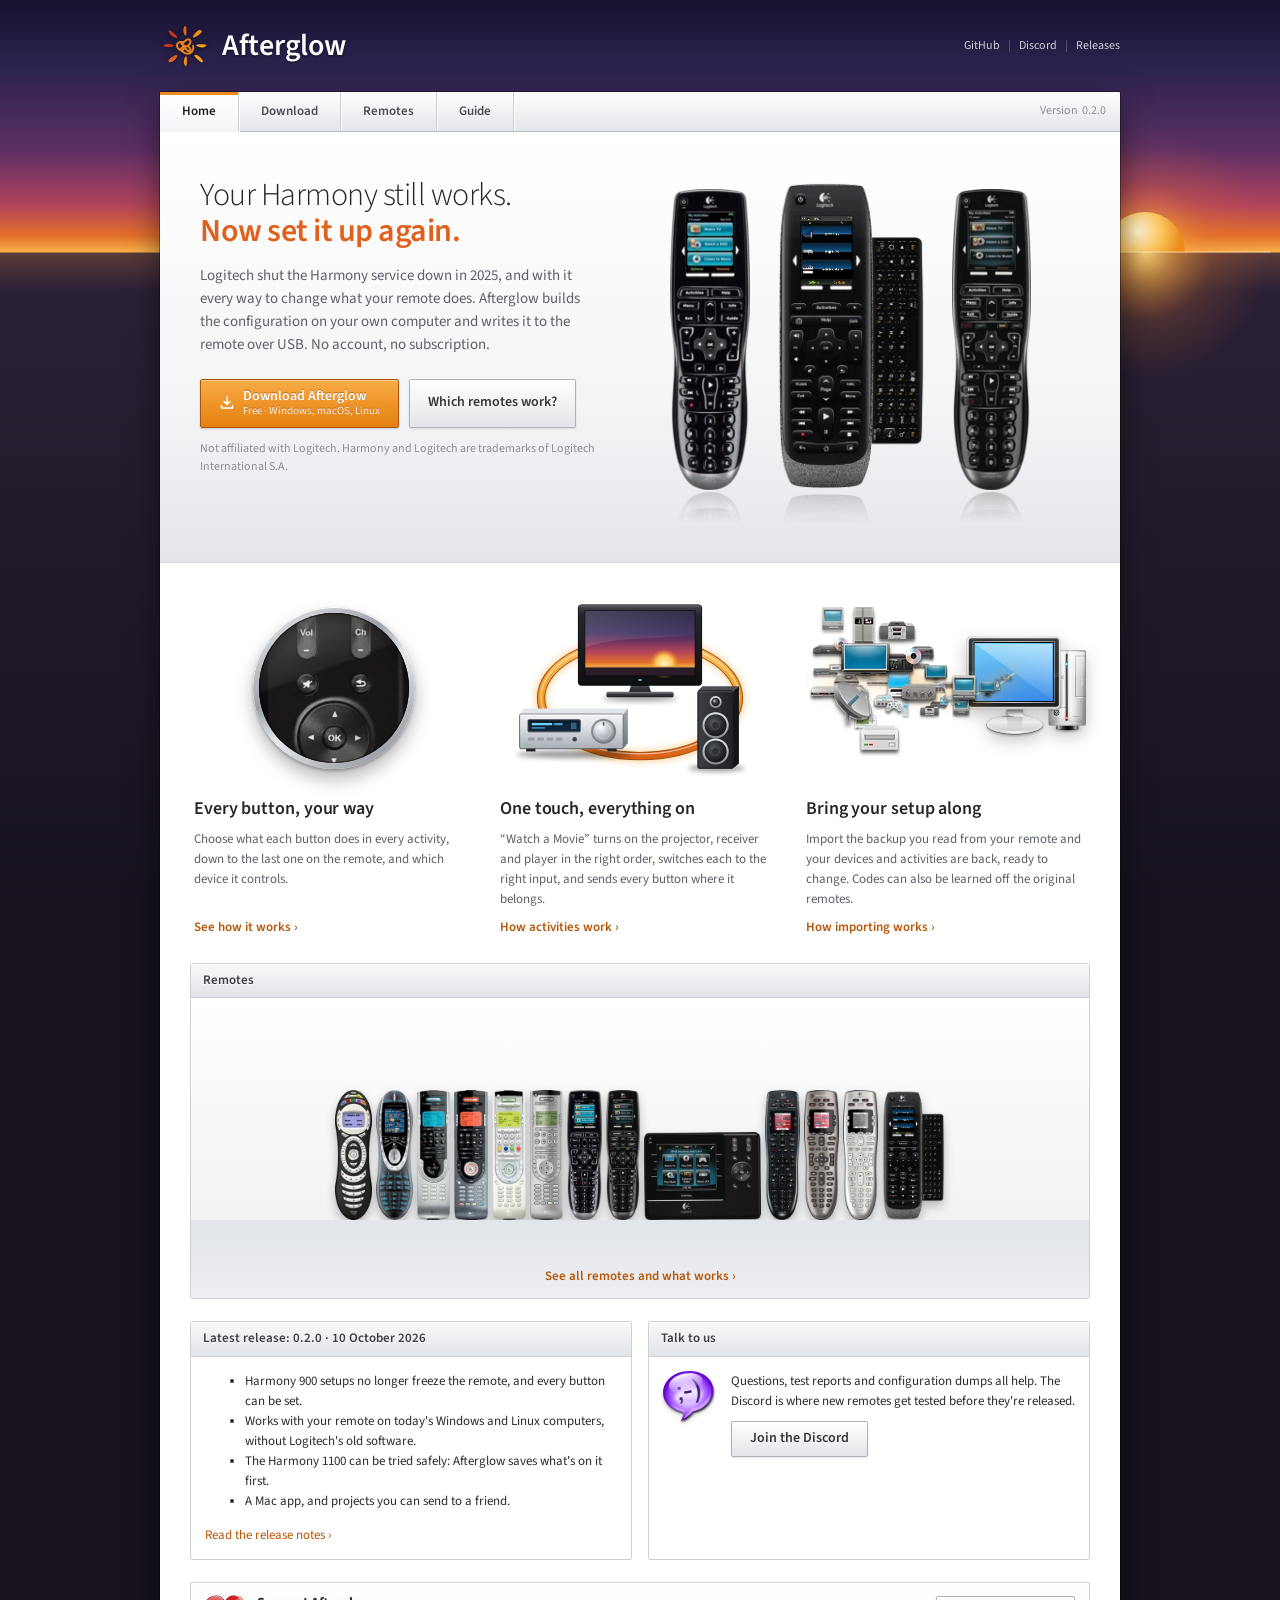
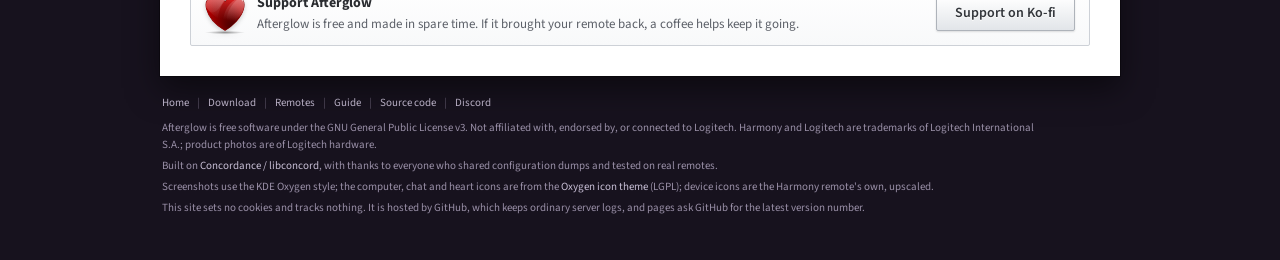
==== index.html @ 203ac778 "Docks: slide smoothly between remotes, and label the remote actually drawn under the pointer" ====
<!doctype html>
<html lang="en">
<head>
<meta charset="utf-8">
<meta name="viewport" content="width=device-width, initial-scale=1, viewport-fit=cover">
<title>Afterglow – Set up your Logitech Harmony remote again</title>
<meta name="description" content="Logitech shut Harmony down in 2025. Afterglow is a free, open-source replacement for MyHarmony and the Harmony Remote Software: set up your Harmony remote again, over USB.">
<meta property="og:type" content="website">
<meta property="og:site_name" content="Afterglow">
<meta property="og:title" content="Afterglow – Set up your Logitech Harmony remote again">
<meta property="og:description" content="Logitech shut Harmony down in 2025. Afterglow is a free, open-source replacement for MyHarmony and the Harmony Remote Software: set up your Harmony remote again, over USB.">
<meta property="og:url" content="https://harmonic-afterglow.github.io/">
<meta property="og:image" content="https://harmonic-afterglow.github.io/img/preview.jpg">
<meta property="og:image:width" content="1200">
<meta property="og:image:height" content="630">
<meta property="og:image:alt" content="Afterglow: Your Harmony still works. Now set it up again.">
<meta name="twitter:card" content="summary_large_image">
<meta name="theme-color" content="#2c2350">
<link rel="canonical" href="https://harmonic-afterglow.github.io/">
<link rel="icon" href="img/afterglow-icon.svg" type="image/svg+xml">
<link rel="icon" href="img/afterglow-icon-192.png" type="image/png" sizes="192x192">
<link rel="apple-touch-icon" href="img/apple-touch-icon.png">
<link rel="preload" href="fonts/source-sans-3-latin.woff2" as="font" type="font/woff2" crossorigin>
<link rel="stylesheet" href="css/fonts.css?v=b1ec3b3e4f">
<link rel="stylesheet" href="css/site.css?v=a94f8fea1a">
<script>
  /* 'js' lets the CSS show script-driven parts from the first paint. The page itself stays
     unpainted until its font is in and its scripts have run (a moment with the font preload
     above; never more than 0.8 s), so nothing reflows or rearranges in front of the visitor.
     This sits after the stylesheets on purpose: by then the font is declared, so asking for
     it really waits for it. */
  (function (root) {
    root.classList.add('js', 'fonts-wait');
    var waiting = 2;
    var done = function () { if (--waiting <= 0) root.classList.remove('fonts-wait'); };
    if (document.fonts && document.fonts.load) document.fonts.load('16px "Source Sans 3"').then(done, done);
    else done();
    document.addEventListener('DOMContentLoaded', done);
    setTimeout(function () { root.classList.remove('fonts-wait'); }, 800);
  }(document.documentElement));
</script>
<script type="application/ld+json">
{
 "@context": "https://schema.org",
 "@graph": [
  {
   "@type": "WebSite",
   "@id": "https://harmonic-afterglow.github.io/#site",
   "url": "https://harmonic-afterglow.github.io/",
   "name": "Afterglow",
   "inLanguage": "en"
  },
  {
   "@type": "SoftwareApplication",
   "name": "Afterglow",
   "url": "https://harmonic-afterglow.github.io/",
   "description": "Free, open-source software that sets up Logitech Harmony universal remotes again after Logitech shut the Harmony service down: devices, activities and buttons, written to the remote over USB.",
   "applicationCategory": "UtilitiesApplication",
   "operatingSystem": "Windows, macOS, Linux",
   "downloadUrl": "https://harmonic-afterglow.github.io/download.html",
   "license": "https://www.gnu.org/licenses/gpl-3.0.html",
   "isAccessibleForFree": true,
   "offers": {
    "@type": "Offer",
    "price": "0",
    "priceCurrency": "USD"
   },
   "image": "https://harmonic-afterglow.github.io/img/preview.jpg",
   "sameAs": [
    "https://github.com/harmonic-afterglow/afterglow"
   ]
  }
 ]
}
</script>
</head>
<body>
<a class="skip" href="#main">Skip to content</a>

<div class="site">
  <img class="sun" src="img/sun.svg" alt="">

  <header class="masthead">
    <a class="brand" href="index.html">
      <img src="img/afterglow-icon.svg" alt="">
      <span class="brand-name">Afterglow</span>
    </a>
    <ul class="utility">
      <li><a href="https://github.com/harmonic-afterglow/afterglow">GitHub</a></li>
      <li><a href="https://discord.gg/GEUdc2FfRH">Discord</a></li>
      <li><a href="https://github.com/harmonic-afterglow/afterglow/releases">Releases</a></li>
    </ul>
  </header>

  <div class="panel">
    <nav aria-label="Sections">
      <ul class="tabs">
        <li><a href="index.html" aria-current="page">Home</a></li>
        <li><a href="download.html">Download</a></li>
        <li><a href="remotes.html">Remotes</a></li>
        <li><a href="guide.html">Guide</a></li>
        <li class="tabs-end">Version <span data-rel="version">0.2.0</span></li>
      </ul>
    </nav>

    <main id="main">
      <section class="hero">
        <div class="hero-copy">
          <h1>Your Harmony still works.<br><em>Now set it up again.</em></h1>
          <p>Logitech shut the Harmony service down in 2025, and with it every way to change
            what your remote does. Afterglow builds the configuration on your own computer and
            writes it to the remote over USB. No account, no subscription.</p>
          <div class="actions">
            <a class="btn" href="download.html">
              <img class="icon" src="img/icons/download.svg" alt="">
              <span>Download Afterglow<small>Free · Windows, macOS, Linux</small></span>
            </a>
            <a class="btn btn-plain" href="remotes.html">Which remotes work?</a>
          </div>
          <p class="fine">Not affiliated with Logitech. Harmony and Logitech are trademarks of Logitech International S.A.</p>
        </div>

        <div class="lineup" aria-hidden="true">
          <figure>
            <img src="img/remotes/harmony-one-h320.webp" srcset="img/remotes/harmony-one-h320.webp 1x, img/remotes/harmony-one-h640.webp 2x, img/remotes/harmony-one-h960.webp 3x" width="80" height="300" alt="">
            <img class="reflect" src="img/remotes/harmony-one-h320.webp" srcset="img/remotes/harmony-one-h320.webp 1x, img/remotes/harmony-one-h640.webp 2x, img/remotes/harmony-one-h960.webp 3x" width="80" alt="">
          </figure>
          <figure class="hide-phone">
            <img src="img/remotes/harmony-800-h320.webp" srcset="img/remotes/harmony-800-h320.webp 1x, img/remotes/harmony-800-h640.webp 2x, img/remotes/harmony-800-h960.webp 3x" width="150" height="310" alt="">
            <img class="reflect" src="img/remotes/harmony-800-h320.webp" srcset="img/remotes/harmony-800-h320.webp 1x, img/remotes/harmony-800-h640.webp 2x, img/remotes/harmony-800-h960.webp 3x" width="150" alt="">
          </figure>
          <figure>
            <img src="img/remotes/harmony-900-h320.webp" srcset="img/remotes/harmony-900-h320.webp 1x, img/remotes/harmony-900-h640.webp 2x, img/remotes/harmony-900-h960.webp 3x" width="79" height="300" alt="">
            <img class="reflect" src="img/remotes/harmony-900-h320.webp" srcset="img/remotes/harmony-900-h320.webp 1x, img/remotes/harmony-900-h640.webp 2x, img/remotes/harmony-900-h960.webp 3x" width="79" alt="">
          </figure>
        </div>
      </section>

      <div class="content">
        <div class="features">
          <section class="feature-card">
            <div class="feature-art">
              <span class="lens"><img src="img/features/buttons-1x.webp" srcset="img/features/buttons-1x.webp 1x, img/features/buttons-2x.webp 2x, img/features/buttons-3x.webp 3x" width="150" height="150" alt="Close-up of the buttons on a Harmony 1100"></span>
            </div>
            <h2>Every button, your way</h2>
            <p>Choose what each button does in every activity, down to the last one on the
              remote, and which device it controls.</p>
            <a href="guide.html#activities">See how it works ›</a>
          </section>
          <section class="feature-card">
            <div class="feature-art">
              <img src="img/features/activity-loop.svg" width="300" height="190" alt="A TV, a receiver and a speaker joined in one loop">
            </div>
            <h2>One touch, everything on</h2>
            <p>“Watch a Movie” turns on the projector, receiver and player in the right order,
              switches each to the right input, and sends every button where it belongs.</p>
            <a href="guide.html#activities">How activities work ›</a>
          </section>
          <section class="feature-card">
            <div class="feature-art">
              <div class="flow">
                <img class="flow-pc" src="img/features/oxygen-computer.svg" width="120" height="120" alt="">
                <img class="flow-icons" src="img/features/import-1x.webp" srcset="img/features/import-1x.webp 1x, img/features/import-2x.webp 2x, img/features/import-3x.webp 3x" width="280" height="190" alt="Device icons streaming into a computer">
              </div>
            </div>
            <h2>Bring your setup along</h2>
            <p>Import the backup you read from your remote and your devices and activities are
              back, ready to change. Codes can also be learned off the original remotes.</p>
            <a href="guide.html#import">How importing works ›</a>
          </section>
        </div>

        <section class="box">
          <h2>Remotes</h2>
          <div class="mini-stage">
            <ul class="mini-dock">
              <li><a class="mini-item" href="remotes.html#harmony-688" style="--h: 130px">
                <img width="91" height="320" src="img/remotes/harmony-688-h320.webp" srcset="img/remotes/harmony-688-h320.webp 1x, img/remotes/harmony-688-h640.webp 2x, img/remotes/harmony-688-h960.webp 3x" alt="Harmony 688">
                <span class="dock-label" aria-hidden="true"><strong>Harmony 688</strong> <span class="status status-test">Testing</span></span>
                <span class="mini-name">Harmony 688</span>
              </a></li>
              <li><a class="mini-item" href="remotes.html#harmony-880" style="--h: 130px">
                <img width="91" height="320" src="img/remotes/harmony-880-h320.webp" srcset="img/remotes/harmony-880-h320.webp 1x, img/remotes/harmony-880-h640.webp 2x, img/remotes/harmony-880-h960.webp 3x" alt="Harmony 880">
                <span class="dock-label" aria-hidden="true"><strong>Harmony 880</strong> <span class="status status-plan">Planned</span></span>
                <span class="mini-name">Harmony 880</span>
              </a></li>
              <li><a class="mini-item" href="remotes.html#harmony-520" style="--h: 130px">
                <img width="82" height="320" src="img/remotes/harmony-520-h320.webp" srcset="img/remotes/harmony-520-h320.webp 1x, img/remotes/harmony-520-h640.webp 2x" alt="Harmony 520 / 525 / 522">
                <span class="dock-label" aria-hidden="true"><strong>Harmony 520 / 525 / 522</strong> <span class="status status-test">Testing</span></span>
                <span class="mini-name">Harmony 520 / 525 / 522</span>
              </a></li>
              <li><a class="mini-item" href="remotes.html#harmony-555" style="--h: 130px">
                <img width="83" height="320" src="img/remotes/harmony-555-h320.webp" srcset="img/remotes/harmony-555-h320.webp 1x, img/remotes/harmony-555-h640.webp 2x, img/remotes/harmony-555-h960.webp 3x" alt="Harmony 550 / 555 / 552">
                <span class="dock-label" aria-hidden="true"><strong>Harmony 550 / 555 / 552</strong> <span class="status status-test">Testing</span></span>
                <span class="mini-name">Harmony 550 / 555 / 552</span>
              </a></li>
              <li><a class="mini-item" href="remotes.html#harmony-xbox360" style="--h: 130px">
                <img width="85" height="320" src="img/remotes/harmony-xbox360-h320.webp" srcset="img/remotes/harmony-xbox360-h320.webp 1x, img/remotes/harmony-xbox360-h640.webp 2x, img/remotes/harmony-xbox360-h960.webp 3x" alt="Harmony for Xbox 360">
                <span class="dock-label" aria-hidden="true"><strong>Harmony for Xbox 360</strong> <span class="status status-test">Testing</span></span>
                <span class="mini-name">Harmony for Xbox 360</span>
              </a></li>
              <li><a class="mini-item" href="remotes.html#harmony-510" style="--h: 130px">
                <img width="81" height="320" src="img/remotes/harmony-510-h320.webp" srcset="img/remotes/harmony-510-h320.webp 1x, img/remotes/harmony-510-h640.webp 2x" alt="Harmony 510 / 515">
                <span class="dock-label" aria-hidden="true"><strong>Harmony 510 / 515</strong> <span class="status status-test">Testing</span></span>
                <span class="mini-name">Harmony 510 / 515</span>
              </a></li>
              <li><a class="mini-item" href="remotes.html#harmony-one" style="--h: 130px">
                <img width="85" height="320" src="img/remotes/harmony-one-h320.webp" srcset="img/remotes/harmony-one-h320.webp 1x, img/remotes/harmony-one-h640.webp 2x, img/remotes/harmony-one-h960.webp 3x" alt="Harmony One / One+">
                <span class="dock-label" aria-hidden="true"><strong>Harmony One / One+</strong> <span class="status status-warn">Experimental</span> <span class="status status-beta">Beta</span></span>
                <span class="mini-name">Harmony One / One+</span>
              </a></li>
              <li><a class="mini-item" href="remotes.html#harmony-900" style="--h: 130px">
                <img width="84" height="320" src="img/remotes/harmony-900-h320.webp" srcset="img/remotes/harmony-900-h320.webp 1x, img/remotes/harmony-900-h640.webp 2x, img/remotes/harmony-900-h960.webp 3x" alt="Harmony 900">
                <span class="dock-label" aria-hidden="true"><strong>Harmony 900</strong> <span class="status status-ok">Supported</span></span>
                <span class="mini-name">Harmony 900</span>
              </a></li>
              <li><a class="mini-item" href="remotes.html#harmony-1100" style="--h: 88px">
                <img width="320" height="240" src="img/remotes/harmony-1100-w320.webp" srcset="img/remotes/harmony-1100-w320.webp 1x, img/remotes/harmony-1100-w640.webp 2x, img/remotes/harmony-1100-w960.webp 3x" alt="Harmony 1100">
                <span class="dock-label" aria-hidden="true"><strong>Harmony 1100</strong> <span class="status status-warn">Experimental</span></span>
                <span class="mini-name">Harmony 1100</span>
              </a></li>
              <li><a class="mini-item" href="remotes.html#harmony-700" style="--h: 130px">
                <img width="87" height="320" src="img/remotes/harmony-700-h320.webp" srcset="img/remotes/harmony-700-h320.webp 1x, img/remotes/harmony-700-h640.webp 2x, img/remotes/harmony-700-h960.webp 3x" alt="Harmony 700">
                <span class="dock-label" aria-hidden="true"><strong>Harmony 700</strong> <span class="status status-warn">Experimental</span> <span class="status status-beta">Beta</span></span>
                <span class="mini-name">Harmony 700</span>
              </a></li>
              <li><a class="mini-item" href="remotes.html#harmony-650" style="--h: 130px">
                <img width="86" height="320" src="img/remotes/harmony-650-h320.webp" srcset="img/remotes/harmony-650-h320.webp 1x, img/remotes/harmony-650-h640.webp 2x, img/remotes/harmony-650-h960.webp 3x" alt="Harmony 650 / 665">
                <span class="dock-label" aria-hidden="true"><strong>Harmony 650 / 665</strong> <span class="status status-warn">Experimental</span> <span class="status status-beta">Beta</span></span>
                <span class="mini-name">Harmony 650 / 665</span>
              </a></li>
              <li><a class="mini-item" href="remotes.html#harmony-600" style="--h: 130px">
                <img width="86" height="320" src="img/remotes/harmony-600-h320.webp" srcset="img/remotes/harmony-600-h320.webp 1x, img/remotes/harmony-600-h640.webp 2x, img/remotes/harmony-600-h960.webp 3x" alt="Harmony 600">
                <span class="dock-label" aria-hidden="true"><strong>Harmony 600</strong> <span class="status status-warn">Experimental</span> <span class="status status-beta">Beta</span></span>
                <span class="mini-name">Harmony 600</span>
              </a></li>
              <li><a class="mini-item" href="remotes.html#harmony-800" style="--h: 130px">
                <img width="155" height="320" src="img/remotes/harmony-800-h320.webp" srcset="img/remotes/harmony-800-h320.webp 1x, img/remotes/harmony-800-h640.webp 2x, img/remotes/harmony-800-h960.webp 3x" alt="Harmony 800">
                <span class="dock-label" aria-hidden="true"><strong>Harmony 800</strong> <span class="status status-warn">Experimental</span> <span class="status status-beta">Beta</span></span>
                <span class="mini-name">Harmony 800</span>
              </a></li>
            </ul>
            <p class="mini-hint"><a href="remotes.html">See all remotes and what works ›</a></p>
          </div>
        </section>

        <div class="grid-2">
          <section class="box">
            <h2>Latest release: <span data-rel="version">0.2.0</span> · <span data-rel="date">10 October 2026</span></h2>
            <div class="box-body">
              <ul data-rel-notes="v0.2.0">
                <li>Harmony 900 setups no longer freeze the remote, and every button can be set.</li>
                <li>Works with your remote on today's Windows and Linux computers, without Logitech's old software.</li>
                <li>The Harmony 1100 can be tried safely: Afterglow saves what's on it first.</li>
                <li>A Mac app, and projects you can send to a friend.</li>
              </ul>
              <p><a data-rel="notes" href="https://github.com/harmonic-afterglow/afterglow/releases/tag/v0.2.0">Read the release notes ›</a></p>
            </div>
          </section>
          <section class="box">
            <h2>Talk to us</h2>
            <div class="box-body feature">
              <img class="art-icon" src="img/icons/oxygen-chat.svg" alt="">
              <div>
                <p>Questions, test reports and configuration dumps all help. The Discord is where
                  new remotes get tested before they're released.</p>
                <p><a class="btn btn-plain" href="https://discord.gg/GEUdc2FfRH">Join the Discord</a></p>
              </div>
            </div>
          </section>
        </div>

        <div class="strips">
          <section class="box strip">
            <img class="art-icon" src="img/icons/oxygen-heart.svg" alt="">
            <p><strong>Support Afterglow</strong> Afterglow is free and made in spare time. If it brought your remote back, a coffee helps keep it going.</p>
            <a class="btn btn-plain" href="https://ko-fi.com/uguuuu">Support on Ko-fi</a>
          </section>
        </div>
      </div>
    </main>
  </div>
</div>

<footer class="footer">
  <ul>
    <li><a href="index.html">Home</a></li>
    <li><a href="download.html">Download</a></li>
    <li><a href="remotes.html">Remotes</a></li>
    <li><a href="guide.html">Guide</a></li>
    <li><a href="https://github.com/harmonic-afterglow/afterglow">Source code</a></li>
    <li><a href="https://discord.gg/GEUdc2FfRH">Discord</a></li>
  </ul>
  <p>Afterglow is free software under the GNU General Public License v3. Not affiliated with, endorsed by, or connected to Logitech.
    Harmony and Logitech are trademarks of Logitech International S.A.; product photos are of Logitech hardware.</p>
  <p>Built on <a href="https://github.com/jaymzh/concordance">Concordance / libconcord</a>, with thanks to everyone who shared configuration dumps and tested on real remotes.</p>
  <p>Screenshots use the KDE Oxygen style; the computer, chat and heart icons are from the <a href="https://invent.kde.org/frameworks/oxygen-icons">Oxygen icon theme</a> (LGPL); device icons are the Harmony remote's own, upscaled.</p>
  <p>This site sets no cookies and tracks nothing. It is hosted by GitHub, which keeps ordinary server logs, and pages ask GitHub for the latest version number.</p>
</footer>
<script src="js/releases.js?v=2af3d71e98"></script>
<script src="js/dockpan.js?v=6278d860b4"></script>
<script src="js/minidock.js?v=ff3b0bf1ad"></script>
</body>
</html>
---- css/fonts.css ----
/* Source Sans 3 (SIL Open Font License 1.1, see fonts/OFL.txt), hosted here so visitors'
   browsers never contact Google. It is a variable font: one file per character set covers
   every weight, so each set is declared once with a weight range - declared per weight, the
   browser loads the same file as four separate fonts and swaps them in one at a time.
   font-display: block plus the preload and the font wait in each page's head means text is
   laid out once, in the right font. */
@font-face {
  font-family: 'Source Sans 3';
  font-style: normal;
  font-weight: 300 700;
  font-display: block;
  src: url(../fonts/source-sans-3-latin-ext.woff2) format('woff2');
  unicode-range: U+0100-02BA, U+02BD-02C5, U+02C7-02CC, U+02CE-02D7, U+02DD-02FF, U+0304, U+0308, U+0329, U+1D00-1DBF, U+1E00-1E9F, U+1EF2-1EFF, U+2020, U+20A0-20AB, U+20AD-20C4, U+2113, U+2C60-2C7F, U+A720-A7FF;
}
@font-face {
  font-family: 'Source Sans 3';
  font-style: normal;
  font-weight: 300 700;
  font-display: block;
  src: url(../fonts/source-sans-3-latin.woff2) format('woff2');
  unicode-range: U+0000-00FF, U+0131, U+0152-0153, U+02BB-02BC, U+02C6, U+02DA, U+02DC, U+0304, U+0308, U+0329, U+2000-206F, U+20AC, U+2122, U+2191, U+2193, U+2212, U+2215, U+FEFF, U+FFFD;
}
---- css/site.css ----
/* Afterglow - site styles.
   Look: a 2008-2010 product site (Logitech / Nintendo of that era). Soft vertical gradients,
   1px highlight lines, near-square corners, a fixed 960px page on a sunset.
   Every UI surface is CSS or inline SVG; only remote photos are bitmaps. */

:root {
  --sky-0: #15122d;
  --sky-1: #2c2350;
  --sky-2: #5c2f64;
  --sky-3: #b0435c;
  --sky-4: #e2702a;
  --sky-5: #f7b14a;
  --dusk: #2a2034;
  --dusk-deep: #17121e;

  --panel: #ffffff;
  --ink: #2a2c30;
  --ink-soft: #5c6068;
  --ink-faint: #8a8e96;
  --rule: #d4d7dc;
  --rule-soft: #e7e9ec;
  --strip-top: #f8f9fa;
  --strip-bot: #e1e4e8;

  --sun-1: #f2a31b;
  --sun-2: #ec8a1c;
  --sun-3: #e0611d;
  --link: #b65809;
  --link-hover: #d66c10;

  --ok: #3e8f2f;
  --warn: #c07a0b;
  --dev: #2f6fb0;
  --plan: #7d828a;

  --font: "Source Sans 3", "Myriad Pro", Myriad, "Lucida Grande", "Segoe UI", Tahoma, Arial, sans-serif;
  --mono: "Consolas", "Menlo", "DejaVu Sans Mono", monospace;

  --horizon: 252px;

  color-scheme: light dark;
}

* { box-sizing: border-box; }

/* html takes the window's scrolling itself, so body's overflow-x: clip below applies to body
   (clipping the overhanging sun at the page edge) instead of being handed to the window,
   where it would still let the page scroll sideways */
html { background: var(--dusk-deep); overflow-x: auto; }

body {
  margin: 0;
  overflow-x: clip;        /* the setting sun hangs past the page edge on purpose */
  color: var(--ink);
  font: 13px/1.55 var(--font);
  background:
    linear-gradient(180deg,
      var(--sky-0) 0,
      var(--sky-1) 70px,
      var(--sky-2) 150px,
      var(--sky-3) 205px,
      var(--sky-4) 236px,
      var(--sky-5) var(--horizon),
      #5a3a3a calc(var(--horizon) + 1px),
      var(--dusk) calc(var(--horizon) + 40px),
      var(--dusk-deep) 900px) no-repeat,
    var(--dusk-deep);
}

a { color: var(--link); text-decoration: none; }
a:hover { color: var(--link-hover); text-decoration: underline; }
:focus-visible { outline: 2px solid var(--sun-2); outline-offset: 2px; }

img { max-width: 100%; }
[hidden] { display: none !important; }
.fonts-wait body { visibility: hidden; }   /* see the script in each page's <head> */

.skip {
  position: absolute; left: -999px; top: 8px; z-index: 10;
  background: #fff; padding: 6px 10px; border: 1px solid var(--rule);
}
.skip:focus { left: 8px; }

/* ---------- page frame ---------- */

.site {
  position: relative;
  width: min(960px, calc(100% - 32px));   /* narrows with the window down to the phone layout */
  margin: 0 auto;
}

/* the sun, setting behind the right edge of the page */
.sun {
  position: absolute;
  z-index: 0;
  right: -150px;
  top: calc(var(--horizon) - 125px);
  width: 250px;
  height: 250px;
  pointer-events: none;
}

.masthead {
  position: relative;
  z-index: 1;
  height: 92px;
  display: flex;
  align-items: center;
  justify-content: space-between;
}

.brand {
  display: flex;
  align-items: center;
  gap: 12px;
  color: #fff;
}
.brand:hover { color: #fff; text-decoration: none; }
.brand img { width: 50px; height: 50px; filter: drop-shadow(0 1px 2px rgba(0, 0, 0, .5)); }
.brand-name {
  display: block;
  font-size: 30px;
  font-weight: 600;
  letter-spacing: -.01em;
  line-height: 1;
  text-shadow: 0 1px 2px rgba(0, 0, 0, .55);
}

.utility {
  display: flex;
  gap: 0;
  margin: 0;
  padding: 0;
  list-style: none;
  font-size: 12px;
}
.utility li + li::before {
  content: "|";
  margin: 0 8px;
  color: rgba(255, 255, 255, .3);
}
.utility a { color: rgba(255, 255, 255, .78); }
.utility a:hover { color: #fff; }

.panel {
  position: relative;
  z-index: 1;
  background: var(--panel);
  border-radius: 2px 2px 0 0;
  box-shadow: 0 0 0 1px rgba(0, 0, 0, .35), 0 12px 32px rgba(0, 0, 0, .5);
}

/* ---------- tab bar (Logitech 2008) ---------- */

.tabs {
  display: flex;
  align-items: stretch;
  height: 40px;
  margin: 0;
  padding: 0;
  list-style: none;
  background: linear-gradient(#fdfdfd, #e3e6ea);
  border-bottom: 1px solid #b7bcc4;
  border-radius: 2px 2px 0 0;
  box-shadow: inset 0 1px #fff;
}
.tabs li { display: flex; }
.tabs a {
  display: flex;
  align-items: center;
  padding: 0 22px;
  color: #474b52;
  font-size: 13px;
  font-weight: 600;
  text-shadow: 0 1px #fff;
  border-right: 1px solid #cdd1d7;
  box-shadow: 1px 0 #fbfbfc;
}
.tabs a:hover {
  color: #1f2124;
  text-decoration: none;
  background: linear-gradient(#ffffff, #eceef1);
}
.tabs a[aria-current="page"] {
  color: #1d1f22;
  background: linear-gradient(#ffffff, #f4f5f7);
  box-shadow: inset 0 3px var(--sun-2), 1px 0 #fbfbfc;
  margin-bottom: -1px;
  border-bottom: 1px solid #f4f5f7;
}
.tabs .tabs-end {
  gap: .3em;
  margin-left: auto;
  align-items: center;
  padding-right: 14px;
  color: var(--ink-faint);
  font-size: 12px;
}

/* ---------- hero ---------- */

.hero {
  display: grid;
  grid-template-columns: minmax(0, 400px) minmax(0, 1fr);
  gap: 20px;
  min-height: 360px;
  padding: 40px 40px 0;
  background: linear-gradient(#ffffff 0, #f4f5f7 62%, #e4e6ea 100%);
  border-bottom: 1px solid var(--rule);
  overflow: hidden;
}
.hero-copy { padding-bottom: 36px; }
.hero h1 {
  margin: 6px 0 14px;
  font-size: 32px;
  font-weight: 300;
  line-height: 1.12;
  letter-spacing: -.015em;
  color: #24262a;
}
.hero h1 em { font-style: normal; font-weight: 600; color: var(--sun-3); }
.hero p { margin: 0 0 18px; font-size: 15px; color: var(--ink-soft); max-width: 36em; }
.hero .actions { display: flex; flex-wrap: wrap; gap: 10px; margin-top: 22px; }
.hero .fine { margin-top: 12px; font-size: 12px; color: var(--ink-faint); }

/* remotes standing on the studio floor, each with a faint reflection */
.lineup {
  display: flex;
  align-items: flex-end;
  justify-content: center;
  gap: 26px;
  padding-top: 8px;
}
.lineup figure { margin: 0; display: grid; justify-items: center; }
.lineup img { display: block; height: auto; }
.lineup .reflect {
  transform: scaleY(-1);
  margin-top: 2px;
  opacity: .22;
  -webkit-mask-image: linear-gradient(to bottom, transparent 55%, #000 100%);
          mask-image: linear-gradient(to bottom, transparent 55%, #000 100%);
  height: 70px;
  object-fit: cover;
  object-position: bottom;
}

/* ---------- buttons ---------- */

.btn {
  display: inline-flex;
  align-items: center;
  gap: 8px;
  padding: 8px 18px 9px;
  border: 1px solid #a9560a;
  border-radius: 2px;
  background: linear-gradient(#f8ab45, #e4800f);
  color: #fff;
  font: 600 14px/1.2 var(--font);
  text-shadow: 0 -1px 0 rgba(120, 50, 0, .45);
  box-shadow: inset 0 1px rgba(255, 255, 255, .4), 0 1px 2px rgba(0, 0, 0, .18);
  cursor: pointer;
}
.btn:hover {
  color: #fff;
  text-decoration: none;
  background: linear-gradient(#fbb658, #ea8a19);
}
.btn:active { background: linear-gradient(#e4800f, #f0993a); box-shadow: inset 0 1px 3px rgba(0, 0, 0, .25); }
.btn .icon { width: 16px; height: 16px; flex: none; }
.btn small { display: block; font-weight: 400; font-size: 11px; opacity: .9; }

.btn-plain {
  border-color: #aeb3ba;
  background: linear-gradient(#ffffff, #e2e5e9);
  color: #33363b;
  text-shadow: 0 1px #fff;
  box-shadow: inset 0 1px #fff, 0 1px 2px rgba(0, 0, 0, .12);
}
.btn-plain:hover { color: #1f2124; background: linear-gradient(#ffffff, #eaecef); }
.btn-plain:active { background: linear-gradient(#e2e5e9, #f5f6f7); }

/* ---------- content ---------- */

.content { padding: 24px 30px 30px; }
.content > * + * { margin-top: 22px; }

.page-head {
  padding: 26px 30px 20px;
  background: linear-gradient(#ffffff, #f2f3f5);
  border-bottom: 1px solid var(--rule);
}
.page-head h1 {
  margin: 0;
  font-size: 28px;
  font-weight: 300;
  letter-spacing: -.01em;
  color: #24262a;
}
.page-head p { margin: 6px 0 0; font-size: 14px; color: var(--ink-soft); max-width: 60em; }

.grid-3 { display: grid; grid-template-columns: repeat(auto-fit, minmax(250px, 1fr)); gap: 16px; }
.grid-2 { display: grid; grid-template-columns: repeat(auto-fit, minmax(300px, 1fr)); gap: 16px; }

/* box with a bevelled title strip (Nintendo 2008) */
.box {
  background: #fff;
  border: 1px solid #cdd1d7;
  border-radius: 2px;
}
.box > h2,
.box > h3 {
  margin: 0;
  padding: 6px 12px 7px;
  font-size: 13px;
  font-weight: 600;
  color: #3a3d43;
  text-shadow: 0 1px #fff;
  background: linear-gradient(var(--strip-top), var(--strip-bot));
  border-bottom: 1px solid #cdd1d7;
  box-shadow: inset 0 1px #fff;
}
.box-body { padding: 14px; }
.box-body > :first-child { margin-top: 0; }
.box-body > :last-child { margin-bottom: 0; }
.box-body p { margin: 0 0 10px; }

.feature { display: grid; grid-template-columns: 56px 1fr; gap: 12px; align-items: start; }
.feature > *, .os > *, .with-nav > *, .grid-2 > *, .grid-3 > * { min-width: 0; }
.badge {
  width: 46px;
  height: 46px;
  display: grid;
  place-items: center;
  border: 1px solid #c9cdd3;
  border-radius: 2px;
  background: linear-gradient(#ffffff, #e8eaee);
  box-shadow: inset 0 1px #fff;
}
.badge .icon { width: 28px; height: 28px; }
/* full-colour period icons (Oxygen) stand on their own, without a frame */
.art-icon { width: 52px; height: 52px; filter: drop-shadow(0 2px 2px rgba(0, 0, 0, .18)); }

/* feature cards (home): a real picture on white, then title, text and a link,
   the way 2009 product pages showed features */
.features { display: grid; grid-template-columns: repeat(auto-fit, minmax(280px, 1fr)); gap: 26px; padding: 6px 4px 4px; }
.feature-card { display: flex; flex-direction: column; }
.feature-art {
  position: relative;
  display: grid;
  place-items: center;
  height: 190px;
  margin-bottom: 12px;
}
.feature-card h2 { margin: 0 0 6px; font-size: 18px; font-weight: 600; color: #24262a; letter-spacing: -.005em; }
.feature-card p { margin: 0 0 8px; color: var(--ink-soft); font-size: 13px; }
.feature-card > a { margin-top: auto; font-weight: 600; }

/* a magnifier lens over the real remote: brushed-metal rim, glass highlight, shadow */
.lens {
  position: relative;
  width: 162px;
  height: 162px;
  padding: 6px;
  border-radius: 50%;
  background: linear-gradient(145deg, #f4f5f7 0%, #9da2aa 38%, #e7e9ec 55%, #7d828a 100%);
  box-shadow: 0 10px 18px rgba(0, 0, 0, .28), 0 2px 3px rgba(0, 0, 0, .25), inset 0 1px #fff;
}
.lens img { display: block; width: 150px; height: 150px; border-radius: 50%; box-shadow: inset 0 0 0 1px rgba(0, 0, 0, .5); }
.lens::after {
  content: "";
  position: absolute;
  inset: 6px;
  border-radius: 50%;
  background: linear-gradient(160deg, rgba(255, 255, 255, .28) 0%, rgba(255, 255, 255, .06) 38%, transparent 40%);
  box-shadow: inset 0 0 0 1px rgba(0, 0, 0, .55), inset 0 6px 14px rgba(0, 0, 0, .45);
  pointer-events: none;
}

/* "bring your setup along": device icons funnelling into a PC. The icons and glow are one
   composed picture laid over the Oxygen computer (SVG, mirrored so the monitor faces them). */
.flow { position: relative; width: 280px; height: 190px; }
.flow-pc { position: absolute; right: 0; top: 35px; width: 120px; height: 120px; transform: scaleX(-1);
  filter: drop-shadow(0 6px 8px rgba(0, 0, 0, .22)); }
.flow-icons { position: absolute; inset: 0; width: 280px; height: 190px; }

/* compact cards at the foot of a page: icon, a line of text, a button */
.strips { display: grid; grid-template-columns: repeat(auto-fit, minmax(300px, 1fr)); gap: 16px; }
.strip { display: flex; align-items: center; gap: 12px; padding: 10px 14px;
  background: linear-gradient(var(--panel), var(--strip-top)); }
.strip .art-icon { width: 40px; height: 40px; flex: none; }
.strip p { flex: 1; margin: 0; font-size: 13px; color: var(--ink-soft); }
.strip p strong { display: block; color: var(--ink); font-size: 14px; }
.strip .btn { flex: none; }

/* status pills */
.status {
  display: inline-block;
  padding: 1px 7px 2px;
  border-radius: 2px;
  color: #fff;
  font-size: 11px;
  font-weight: 600;
  letter-spacing: .02em;
  text-shadow: 0 -1px rgba(0, 0, 0, .25);
  box-shadow: inset 0 1px rgba(255, 255, 255, .3);
  white-space: nowrap;
}
.status-ok { background: linear-gradient(#5bab49, var(--ok)); }
.status-warn { background: linear-gradient(#dc9a2c, var(--warn)); }
.status-beta { background: linear-gradient(#4f8ccb, var(--dev)); }
.status-test { background: linear-gradient(#8a6fcf, #6346a8); }
.status + .status { margin-left: 3px; }

/* what the labels mean (Remotes page) */
.status-key { display: flex; flex-wrap: wrap; gap: 6px 22px; margin: 12px 0 0; padding: 0; list-style: none;
  font-size: 12px; color: var(--ink-soft); }
.status-key li { display: flex; align-items: baseline; gap: 6px; }
.status-plan { background: linear-gradient(#9a9fa7, var(--plan)); }

/* remotes on the home page: a small dock; every remote links to its details */
.mini-stage {
  position: relative;
  height: 300px;
  background: linear-gradient(#ffffff 0, #f1f2f4 74%, #e2e5e9 74%, #edeff2 100%);
  overflow: hidden;
}
.mini-dock {
  position: absolute;
  left: 0;
  right: 0;
  top: 0;
  bottom: 26%;
  display: flex;
  justify-content: flex-start;
  align-items: flex-end;
  gap: 4px;
  margin: 0;
  padding: 0 34px;
  list-style: none;
  overflow-x: auto;
  overflow-y: hidden;
  scrollbar-width: none;
}
.mini-dock::-webkit-scrollbar { display: none; }
.mini-dock li { position: relative; flex: none; }
.mini-dock li:first-child { margin-left: auto; }
.mini-dock li:last-child { margin-right: auto; }
.mini-item { position: relative; display: block; }
.mini-item img { display: block; width: auto; height: calc(var(--h) * var(--s, 1)); filter: drop-shadow(0 5px 5px rgba(0, 0, 0, .25)); }
.mini-dock.is-settling .mini-item img { transition: height .2s ease-out, opacity .35s ease-out; }
.mini-item.is-near .dock-label, .mini-item:focus-visible .dock-label { opacity: 1; }
.mini-item:focus-visible { outline: none; }
.mini-item:focus-visible img { filter: drop-shadow(0 0 0 2px var(--sun-2)) drop-shadow(0 5px 5px rgba(0, 0, 0, .25)); }
.mini-name { display: none; }
.mini-hint { position: absolute; left: 0; right: 0; bottom: 12px; margin: 0; text-align: center; font-weight: 600; }

/* list with chevrons */
.links { margin: 0; padding: 0; list-style: none; }
.links li + li { border-top: 1px solid var(--rule-soft); }
.links a { display: flex; justify-content: space-between; padding: 7px 2px; color: var(--ink); }
.links a::after { content: "\203A"; color: var(--ink-faint); font-size: 16px; line-height: 1; }
.links a:hover { color: var(--link); text-decoration: none; }

.note {
  padding: 10px 14px;
  border: 1px solid #e6c48d;
  border-radius: 2px;
  background: linear-gradient(#fff9ef, #fdf0da);
  color: #5b4416;
}
.note strong { color: #3f2e0c; }

code, kbd, pre { font-family: var(--mono); font-size: 12px; }
kbd {
  padding: 0 5px;
  border: 1px solid #c3c7cd;
  border-bottom-width: 2px;
  border-radius: 2px;
  background: linear-gradient(#fff, #eef0f2);
}
pre {
  margin: 0;
  padding: 10px 12px;
  overflow-x: auto;
  color: #e7e9ec;
  background: linear-gradient(#2c2f35, #222428);
  border: 1px solid #15171a;
  border-radius: 2px;
}
.menu-path { font-weight: 600; color: #3a3d43; }

/* ---------- download page ---------- */

.os { display: grid; grid-template-columns: 54px 1fr; gap: 14px; align-items: start; }
.os .platform { width: 48px; height: 48px; object-fit: contain; }
.os .platform[src$="tux.svg"] { width: 50px; height: 58px; margin-top: -4px; }
.os h3 { margin: 0 0 2px; font-size: 18px; font-weight: 600; }
.os .meta { margin: 2px 0 12px; color: var(--ink-faint); font-size: 12px; }
.os pre { white-space: pre-wrap; overflow-wrap: anywhere; }
.os .actions { display: flex; flex-wrap: wrap; gap: 8px; margin: 0 0 12px; }
/* checksums: small, and whole when selected (a click on one picks it all) */
.sums code { display: block; font-size: 11px; color: var(--ink-soft); overflow-wrap: anywhere; user-select: all; }
/* downloads: a split button per platform. The main part downloads the usual build; its arrow
   lists the others */
.split-row { display: flex; flex-wrap: wrap; gap: 10px; margin-top: 12px; }
.split { position: relative; display: inline-flex; }
.split .split-main { border-radius: 2px 0 0 2px; }
.split .split-more { border-left: 0; border-radius: 0 2px 2px 0; padding: 0 10px; }
.caret { display: block; width: 0; height: 0; border: 4px solid transparent; border-top: 5px solid currentColor; border-bottom: 0; }
.split-more[hidden] + .split-menu { display: none !important; }
.split:has(.split-more[hidden]) .split-main { border-radius: 2px; }
.split-menu {
  display: none;
  position: absolute;
  z-index: 20;
  left: 0;
  top: 100%;
  min-width: 100%;
  margin: 0;
  padding: 3px 0;
  list-style: none;
  background: var(--panel);
  border: 1px solid #aeb3ba;
  border-radius: 0 0 2px 2px;
  box-shadow: 0 6px 14px rgba(0, 0, 0, .18);
}
.split.open .split-menu { display: block; }
.split-menu a { display: block; padding: 6px 14px; color: var(--ink); font-weight: 600; white-space: nowrap; }
.split-menu a small { display: block; font-weight: 400; font-size: 11px; color: var(--ink-faint); }
.split-menu a:hover, .split-menu a:focus-visible { background: linear-gradient(#f8ab45, #e4800f); color: #fff; text-decoration: none; }
.split-menu a:hover small, .split-menu a:focus-visible small { color: #fff; opacity: .9; }
.sums { margin-top: 12px; font-size: 12px; }
.sums summary { cursor: pointer; color: var(--link); font-weight: 600; }
.sums dl { display: grid; grid-template-columns: max-content 1fr; gap: 4px 12px; margin: 8px 0 0; }
.sums dt { color: var(--ink-faint); }
.sums dd { margin: 0; min-width: 0; }
.os .sums { margin: -4px 0 12px; }
.os .sums dl { grid-template-columns: 1fr; gap: 0; }
.os .sums dd { margin-bottom: 6px; }

/* ---------- remotes page ---------- */

.remote {
  display: grid;
  grid-template-columns: 240px 1fr;
  border: 1px solid #cdd1d7;
  border-radius: 2px;
}
.remote + .remote { margin-top: 16px; }
.remote-photo {
  display: grid;
  place-items: center;
  padding: 18px;
  background: linear-gradient(#ffffff 0, #f1f2f4 70%, #e2e4e8 100%);
  border-right: 1px solid var(--rule);
}
.remote-photo img { height: 260px; width: auto; }
.remote-photo .wide { width: 200px; height: auto; }
.remote-info { padding: 16px 20px; }
.remote-info h2 { display: flex; align-items: center; gap: 10px; margin: 0 0 4px; font-size: 22px; font-weight: 400; }
.remote-info .year { margin: 0 0 12px; color: var(--ink-faint); font-size: 12px; }
.remote-info ul { margin: 0 0 10px; padding-left: 18px; }
.remote-info li { margin: 2px 0; }

/* ---------- remotes dock (desktop, with JavaScript) ---------- */

/* with JavaScript (flagged in <head>, before the first paint) the dock replaces the list
   from the very first frame; without it the list stays */
.dock-stage { display: none; }
.js .dock-stage { display: block; }
.js .remote-list { display: none; }

.dock-stage {
  position: relative;
  height: 540px;
  background: linear-gradient(#ffffff 0, #f1f2f4 79%, #e2e5e9 79%, #edeff2 100%);
  border-bottom: 1px solid var(--rule);
  overflow: hidden;
}

.dock {
  position: absolute;
  left: 0;
  right: 0;
  top: 0;
  bottom: 21%;             /* stand on the floor line at 79% of the stage */
  display: flex;
  justify-content: flex-start;
  align-items: flex-end;
  margin: 0;
  padding: 0 34px;
  list-style: none;
  overflow-x: auto;        /* scrolls when there are more remotes than fit */
  overflow-y: hidden;
  scrollbar-width: none;
}
.dock::-webkit-scrollbar { display: none; }
.dock li { position: relative; flex: none; margin-left: -18px; }
.dock li:first-child { margin-left: auto; }   /* centred while everything fits */
.dock li:last-child { margin-right: auto; }

.dock-item {
  position: relative;
  display: block;
  padding: 0;
  border: 0;
  background: none;
  cursor: pointer;
}
.dock-item img {
  display: block;
  width: auto;
  height: calc(var(--h) * var(--s, 1));
  filter: drop-shadow(0 6px 6px rgba(0, 0, 0, .28));
}
/* contact shadow on the floor */
.dock-item::after {
  content: "";
  position: absolute;
  left: 12%;
  right: 12%;
  bottom: -5px;
  height: 10px;
  border-radius: 50%;
  background: radial-gradient(closest-side, rgba(0, 0, 0, .32), transparent);
}
.dock-item:focus-visible { outline: none; }
.dock-item:focus-visible img { filter: drop-shadow(0 0 0 2px var(--sun-2)) drop-shadow(0 6px 6px rgba(0, 0, 0, .28)); }

.dock-item img, .mini-item img { transition: opacity .35s ease-out; }
.dock-item img.is-arriving, .mini-item img.is-arriving { opacity: 0; }
.dock.is-settling .dock-item img { transition: height .22s ease-out, opacity .35s ease-out; }
/* the row slides so the remote under the pointer stays under it (js/dock.js, anchor) */
.dock li, .mini-dock li { transform: translateX(var(--shift, 0px)); }
.dock.is-settling li, .mini-dock.is-settling li { transition: transform .22s ease-out; }
/* while the scripts read the remotes' resting places, sizes jump straight there */
.dock.is-measuring .dock-item img, .mini-dock.is-measuring .mini-item img,
.dock.is-measuring li, .mini-dock.is-measuring li { transition: none !important; }

.dock-label {
  position: absolute;
  left: 50%;
  bottom: calc(100% + 12px);
  display: flex;
  align-items: center;
  gap: 8px;
  padding: 4px 9px 5px;
  border: 1px solid #15171a;
  border-radius: 2px;
  background: linear-gradient(#45484f, #26282c);
  box-shadow: inset 0 1px rgba(255, 255, 255, .15), 0 2px 6px rgba(0, 0, 0, .3);
  color: #fff;
  font-size: 13px;
  white-space: nowrap;
  text-shadow: 0 -1px #000;
  transform: translateX(-50%);
  opacity: 0;
  pointer-events: none;
}
.dock-label::after {
  content: "";
  position: absolute;
  left: 50%;
  top: 100%;
  margin-left: -5px;
  border: 5px solid transparent;
  border-top-color: #26282c;
}
.dock-item.is-near .dock-label { opacity: 1; }

.dock-caption { display: none; }

.dock-hint {
  position: absolute;
  left: 0;
  right: 0;
  bottom: 22px;
  margin: 0;
  text-align: center;
  color: var(--ink-faint);
  font-size: 12px;
}

/* stand-in that carries a photo from the large view back to its place */
.dock-fly {
  position: fixed;
  z-index: 50;
  transform-origin: top left;
  pointer-events: none;
  filter: drop-shadow(0 6px 6px rgba(0, 0, 0, .28));
}

/* sides with remotes out of view fade out softly */
.fade-left { -webkit-mask-image: linear-gradient(to right, transparent 0, #000 90px); mask-image: linear-gradient(to right, transparent 0, #000 90px); }
.fade-right { -webkit-mask-image: linear-gradient(to left, transparent 0, #000 90px); mask-image: linear-gradient(to left, transparent 0, #000 90px); }
.fade-left.fade-right {
  -webkit-mask-image: linear-gradient(to right, transparent 0, #000 90px, #000 calc(100% - 90px), transparent 100%);
          mask-image: linear-gradient(to right, transparent 0, #000 90px, #000 calc(100% - 90px), transparent 100%);
}

/* "there's more this way": round glossy arrows on the edges of an overflowing dock */
.dock-arrow {
  position: absolute;
  z-index: 300;
  top: 42%;
  width: 34px;
  height: 34px;
  padding: 0;
  display: grid;
  place-items: center;
  border: 1px solid #9ca2ab;
  border-radius: 50%;
  background: linear-gradient(#ffffff, #dfe2e7);
  box-shadow: inset 0 1px #fff, 0 2px 5px rgba(0, 0, 0, .22);
  color: #4a4e55;
  font: 700 22px/1 var(--font);
  text-shadow: 0 1px #fff;
  cursor: pointer;
}
.dock-arrow span { margin-top: -3px; }
.dock-arrow:hover { background: linear-gradient(#ffffff, #eceef1); color: var(--link); }
.dock-arrow-left { left: 10px; }
.dock-arrow-right { right: 10px; }
.mini-stage .dock-arrow { top: 36%; }

/* the large view */
.dock-stage.is-open { height: auto; min-height: 540px; background: linear-gradient(#ffffff 0, #f3f4f6 70%, #e6e8ec 100%); }
.dock-stage.is-open .dock,
.dock-stage.is-open .dock-hint,
.dock-stage.is-open .dock-caption { display: none; }

.detail {
  display: grid;
  grid-template-columns: minmax(0, 380px) minmax(0, 1fr);
  grid-template-rows: auto 1fr;
  column-gap: 30px;
  padding: 22px 34px 30px;
}
.detail[hidden] { display: none; }
.detail-back { grid-column: 1 / -1; justify-self: start; margin-bottom: 10px; }
.detail-photo { display: grid; place-items: center; min-height: 420px; }
.detail-photo img { height: 420px; width: auto; filter: drop-shadow(0 10px 12px rgba(0, 0, 0, .3)); }
/* prepared as its own layer, so the grow and fly animations move a finished picture */
.detail-photo img, .dock-fly { will-change: transform; }
.detail-photo img.wide { width: 360px; height: auto; }
.detail-info { padding: 14px 0 0; }
.detail-info h2 { font-size: 30px; font-weight: 300; }
.detail-info p, .detail-info li { font-size: 14px; }

/* ---------- guide page ---------- */

.guide { max-width: 760px; margin: 0 auto; }
.need ul { margin: 0; padding-left: 18px; }
.need li { margin: 3px 0; }
.guide-steps { counter-reset: gstep; list-style: none; margin: 8px 0 0; padding: 0; }
.guide-steps > li {
  position: relative;
  counter-increment: gstep;
  padding: 18px 0 20px 64px;
  border-bottom: 1px solid var(--rule-soft);
}
.guide-steps > li:last-child { border-bottom: 0; }
.guide-steps > li, .guide .box { scroll-margin-top: 24px; }
.anchor { position: absolute; top: 0; }
.guide-steps > li::before {
  content: counter(gstep);
  position: absolute;
  left: 0;
  top: 16px;
  width: 42px;
  height: 42px;
  display: grid;
  place-items: center;
  color: #fff;
  font-size: 22px;
  font-weight: 700;
  border: 1px solid #a9560a;
  border-radius: 50%;
  background: radial-gradient(circle at 50% 30%, #fbbc62, #e4800f 70%);
  box-shadow: inset 0 1px rgba(255, 255, 255, .45), 0 2px 4px rgba(0, 0, 0, .2);
  text-shadow: 0 -1px rgba(120, 50, 0, .45);
}
.guide-steps h2 { margin: 6px 0 8px; font-size: 21px; font-weight: 400; color: #24262a; }
.guide-steps p { margin: 0 0 10px; font-size: 14px; max-width: 62ch; }
.shot-frame {
  margin: 4px 0 14px;
  max-width: 640px;
  border: 1px solid #b9bec6;
  border-radius: 2px;
  background: #fff;
  box-shadow: 0 3px 10px rgba(0, 0, 0, .14);
  overflow: hidden;
}
.shot-frame img { display: block; width: 100%; height: auto; }
.faq { margin: 0; }
.faq dt { font-weight: 600; margin-top: 10px; }
.faq dt:first-child { margin-top: 0; }
.faq dd { margin: 2px 0 0; color: var(--ink-soft); }


.with-nav { display: grid; grid-template-columns: 200px 1fr; gap: 26px; align-items: start; }
.side-nav { position: sticky; top: 12px; }
.side-nav .links a { padding: 6px 4px; }
.prose h2 {
  margin: 30px 0 10px;
  padding-bottom: 5px;
  font-size: 20px;
  font-weight: 400;
  color: #24262a;
  border-bottom: 1px solid var(--rule);
}
.prose h2:first-child { margin-top: 0; }
.prose h3 { margin: 18px 0 6px; font-size: 15px; }
.prose p, .prose ul, .prose ol { margin: 0 0 10px; max-width: 64em; }
.prose li { margin: 3px 0; }
.steps { counter-reset: step; list-style: none; padding: 0; }
.steps > li {
  position: relative;
  padding: 2px 0 10px 40px;
  counter-increment: step;
}
.steps > li::before {
  content: counter(step);
  position: absolute;
  left: 0;
  top: 0;
  width: 26px;
  height: 26px;
  display: grid;
  place-items: center;
  color: #fff;
  font-weight: 600;
  border-radius: 2px;
  background: linear-gradient(#f8ab45, #e4800f);
  border: 1px solid #a9560a;
  box-shadow: inset 0 1px rgba(255, 255, 255, .4);
  text-shadow: 0 -1px rgba(120, 50, 0, .45);
}

/* ---------- footer ---------- */

.footer {
  width: min(960px, calc(100% - 32px));
  margin: 0 auto;
  padding: 18px 2px 40px;
  color: #9a90a8;
  font-size: 11px;
}
.footer ul { display: flex; flex-wrap: wrap; margin: 0 0 8px; padding: 0; list-style: none; }
.footer li + li::before { content: "|"; margin: 0 8px; color: #5d5468; }
.footer a { color: #c8bfd6; }
.footer a:hover { color: #fff; }
.footer p { margin: 0 0 4px; max-width: 80em; }

/* ======================================================================
   Phone: a 2010 mobile site. Pinstripe ground, a title bar, a segmented
   control for the sections, grouped rows, full-width buttons.
   ====================================================================== */

/* narrow desktop windows (high display scaling, zoom, a window snapped to half the screen):
   the desktop layout, slimmed down */
@media (max-width: 860px) {
  .hero { padding: 30px 24px 0; grid-template-columns: minmax(0, 1fr) auto; }
  .lineup .hide-phone { display: none; }
  .content { padding-inline: 20px; }
  .page-head { padding-inline: 20px; }
  .detail { padding-inline: 20px; column-gap: 20px; }
  .detail-photo img { height: 360px; }
  .detail-photo img.wide { width: 300px; }
}

/* a small desktop window (mouse): the hero stacks so its text isn't squeezed */
@media (max-width: 640px) {
  .hero { grid-template-columns: minmax(0, 1fr); }
  .lineup { justify-content: center; }
}

/* The phone layout: touch screens that are narrow (portrait) or short (a phone on its side),
   and any window under 480px. A PC with a mouse keeps the desktop layout above that, however
   much its display is scaled or zoomed. js/dock.js and js/minidock.js use the same query. */
@media (max-width: 480px), (pointer: coarse) and (max-width: 640px), (pointer: coarse) and (orientation: landscape) and (max-height: 500px) {
  body {
    font-size: 15px;
    background:
      repeating-linear-gradient(90deg, #c5ccd4 0 5px, #cbd2d9 5px 7px);
  }
  html { background: #c5ccd4; }

  .site, .footer { width: auto; }
  .sun, .utility, .tabs .tabs-end { display: none; }

  .masthead {
    height: auto;
    justify-content: center;
    padding: 9px 16px 10px;
    padding-top: calc(9px + env(safe-area-inset-top, 0px));
    background: linear-gradient(#64507f, #3b2d55);
    border-bottom: 1px solid #231a35;
    box-shadow: inset 0 1px rgba(255, 255, 255, .25);
  }
  .brand { gap: 8px; }
  .brand img { width: 28px; height: 28px; }
  .brand-name { font-size: 20px; font-weight: 700; text-shadow: 0 -1px rgba(0, 0, 0, .6); }
  
  .panel { background: transparent; box-shadow: none; border-radius: 0; }

  /* segmented control */
  .tabs {
    height: auto;
    margin: 10px 10px 0;
    background: none;
    border: 0;
    box-shadow: none;
    display: grid;
    grid-template-columns: repeat(4, 1fr);
  }
  .tabs li { display: block; }
  .tabs a {
    justify-content: center;
    height: 32px;
    padding: 0 4px;
    font-size: 12px;
    font-weight: 700;
    color: #3d4450;
    border: 1px solid #7c8592;
    border-right-width: 0;
    background: linear-gradient(#fefefe, #d9dee4);
    box-shadow: inset 0 1px #fff;
  }
  .tabs li:first-child a { border-radius: 3px 0 0 3px; }
  .tabs li:nth-child(4) a { border-right-width: 1px; border-radius: 0 3px 3px 0; }
  .tabs a[aria-current="page"] {
    margin: 0;
    color: #fff;
    text-shadow: 0 -1px rgba(120, 50, 0, .5);
    border-color: #9a4c08;
    border-bottom: 1px solid #9a4c08;
    background: linear-gradient(#f2a03c, #d8740c);
    box-shadow: inset 0 1px 2px rgba(0, 0, 0, .25);
  }

  .hero {
    display: flex;
    flex-direction: column-reverse;
    min-height: 0;
    gap: 0;
    margin: 10px;
    padding: 14px 14px 0;
    border: 1px solid #a7afb9;
    border-radius: 3px;
  }
  .hero-copy { padding-bottom: 16px; }
  .hero h1 { font-size: 24px; }
  .hero p { font-size: 15px; }
  .lineup { gap: 14px; }
  .lineup img { height: 170px; width: auto; }   /* a fixed height reserves the space */
  .lineup .reflect { display: none; }
  .lineup .hide-phone { display: none; }

  .actions .btn { flex: 1 1 100%; justify-content: center; padding: 11px 14px; font-size: 16px; }

  .page-head {
    margin: 14px 10px 0;
    padding: 0 4px;
    background: none;
    border: 0;
  }
  .page-head h1 { font-size: 22px; font-weight: 700; text-shadow: 0 1px rgba(255, 255, 255, .7); }
  .page-head p { font-size: 14px; color: #4a515b; text-shadow: 0 1px rgba(255, 255, 255, .6); }
  .status-key { flex-direction: column; gap: 6px; font-size: 13px; color: #4a515b; }

  .content { padding: 4px 10px 16px; }
  .content > * + * { margin-top: 16px; }
  .grid-3, .grid-2, .with-nav { grid-template-columns: 1fr; gap: 16px; }
  .guide-steps > li { padding: 14px 12px 16px 56px; margin-bottom: 10px; background: #fff; border: 1px solid #a7afb9; border-radius: 3px; }
  .guide-steps > li::before { left: 10px; top: 14px; width: 34px; height: 34px; font-size: 18px; }
  .guide-steps p { font-size: 15px; }
  .features { grid-template-columns: 1fr; gap: 12px; padding: 0; }
  .feature-card { padding: 14px; background: #fff; border: 1px solid #a7afb9; border-radius: 3px; }
  .feature-art { height: auto; min-height: 150px; }
  .feature-card p { font-size: 15px; }

  /* grouped table: the strip becomes the group label on the pinstripe */
  .box { border: 0; background: none; }
  .box > h2, .box > h3 {
    padding: 0 6px 6px;
    font-size: 15px;
    font-weight: 700;
    color: #4c566a;
    background: none;
    border: 0;
    box-shadow: none;
    text-shadow: 0 1px rgba(255, 255, 255, .8);
  }
  .box-body, .box > .links {
    background: #fff;
    border: 1px solid #a7afb9;
    border-radius: 3px;
  }
  .mini-stage { height: auto; background: #fff; border: 1px solid #a7afb9; border-radius: 3px; }
  .box.strip { background: #fff; border: 1px solid #a7afb9; border-radius: 3px; }
  .mini-dock { position: static; justify-content: flex-start; gap: 18px; padding: 16px 16px 8px;
    overflow-x: auto; scroll-snap-type: x proximity; scrollbar-width: none; }
  .mini-dock::-webkit-scrollbar { display: none; }
  .mini-dock li, .mini-dock li:first-child, .mini-dock li:last-child { flex: none; margin: 0; scroll-snap-align: center; }
  .mini-item { display: grid; justify-items: center; gap: 6px; color: var(--ink); font-size: 13px; font-weight: 600; }
  .mini-item img { height: calc(var(--h) * .9); }
  .mini-name { display: block; }
  .mini-hint { position: static; padding: 6px 12px 12px; }
  .box > .links { padding: 0 12px; }
  .links a { padding: 11px 2px; }

  /* remotes: a swipeable strip that snaps to the remote nearest the centre */
  .dock-stage {
    height: auto;
    margin: 10px 10px 0;
    border: 1px solid #a7afb9;
    border-radius: 3px;
    background: linear-gradient(#ffffff 0, #f1f2f4 74%, #e2e5e9 74%, #edeff2 100%);
  }
  .dock-stage.is-open { min-height: 0; background: #fff; }
  .dock {
    position: static;
    height: 300px;
    padding-top: 40px;
    padding-bottom: 22px;
    overflow-x: auto;
    overflow-y: hidden;
    justify-content: flex-start;
    scroll-snap-type: x mandatory;
    overscroll-behavior-x: contain;
    scrollbar-width: none;
  }
  .dock::-webkit-scrollbar { display: none; }
  .dock li, .dock li:first-child, .dock li:last-child { flex: none; margin: 0 0 0 22px; scroll-snap-align: center; }
  .dock-arrow { top: 128px; width: 32px; height: 32px; }
  .dock-arrow-left { left: 6px; }
  .dock-arrow-right { right: 6px; }
  .mini-stage .dock-arrow { top: 64px; }
  .dock-item { transform: scale(var(--s, 1)); transform-origin: 50% 100%; -webkit-tap-highlight-color: transparent; }
  .dock-item img { height: calc(var(--h) * .7); }
  .dock-item:focus-visible img { filter: drop-shadow(0 0 0 2px var(--sun-2)) drop-shadow(0 5px 5px rgba(0, 0, 0, .28)); }
  .dock-label, .dock-hint { display: none; }

  .dock-caption {
    display: flex;
    flex-wrap: wrap;
    align-items: center;
    justify-content: center;
    gap: 4px 8px;
    margin: 0;
    padding: 10px 12px 12px;
    border-top: 1px solid #d9dde2;
    background: #fff;
    font-size: 16px;
    text-align: center;
  }
  .dock-caption .dock-tap { flex-basis: 100%; color: var(--ink-faint); font-size: 13px; }

  .detail { grid-template-columns: 1fr; padding: 12px 14px 18px; }
  .detail-back { margin-bottom: 4px; }
  .detail-photo { min-height: 0; padding: 8px 0 4px; }
  .detail-photo img { height: 300px; }
  .detail-photo img.wide { width: 100%; max-width: 320px; }
  .detail-info h2 { font-size: 24px; flex-wrap: wrap; }
  .detail-info p, .detail-info li { font-size: 15px; }

  .remote { grid-template-columns: 1fr; background: #fff; border-color: #a7afb9; border-radius: 3px; }
  .remote-photo { border-right: 0; border-bottom: 1px solid var(--rule); }
  .remote-photo img { height: 200px; }
  .remote-photo .wide { width: 240px; }

  .side-nav { position: static; }
  .split-row { flex-direction: column; }
  .split .split-main { flex: 1; }
  .split-menu { right: 0; }
  .sums dl { grid-template-columns: 1fr; gap: 0; }
  .sums dd { margin-bottom: 8px; }
  .prose { background: #fff; border: 1px solid #a7afb9; border-radius: 3px; padding: 14px; }

  .footer { padding: 6px 16px calc(24px + env(safe-area-inset-bottom, 0px)); color: #59616c; text-shadow: 0 1px rgba(255, 255, 255, .6); }
  .footer a { color: #3d4450; }
  .footer li + li::before { color: #9aa1ab; }
}

/* ======================================================================
   After dark: with the system in dark mode, the same site in graphite.
   Same gradients, bevels and highlight lines; the sun has set, leaving a
   last band of glow on the horizon. The orange buttons, the status colours
   and the photos stay as they are.
   ====================================================================== */

@media (prefers-color-scheme: dark) {
  :root {
    --panel: #1e2024;
    --ink: #e4e6ea;
    --ink-soft: #a9aeb7;
    --ink-faint: #80858f;
    --rule: #34373e;
    --rule-soft: #2a2d33;
    --strip-top: #34373d;
    --strip-bot: #26282d;
    --link: #f2a64a;
    --link-hover: #ffc07a;
    --dusk: #151219;
    --dusk-deep: #0a090e;
  }
  body {
    background:
      linear-gradient(180deg,
        #05060f 0,
        #0b0d22 90px,
        #17163a 170px,
        #3a1f45 215px,
        #7a3446 238px,
        #c2622e var(--horizon),
        #2a1a20 calc(var(--horizon) + 1px),
        var(--dusk) calc(var(--horizon) + 40px),
        var(--dusk-deep) 900px) no-repeat,
      var(--dusk-deep);
  }
  .sun { opacity: .55; filter: saturate(.8); }
  .skip { background: var(--panel); }
  .panel { box-shadow: 0 0 0 1px rgba(0, 0, 0, .7), 0 12px 32px rgba(0, 0, 0, .7); }

  /* tab bar: a dark brushed strip, the current tab lit */
  .tabs { background: linear-gradient(#3a3d44, #24262b); border-bottom-color: #0f1012; box-shadow: inset 0 1px rgba(255, 255, 255, .1); }
  .tabs a { color: #c9ccd2; text-shadow: 0 -1px #000; border-right-color: #17181b; box-shadow: 1px 0 rgba(255, 255, 255, .05); }
  .tabs a:hover { color: #fff; background: linear-gradient(#474b53, #2e3036); }
  .tabs a[aria-current="page"] {
    color: #fff;
    background: linear-gradient(#2c2f35, #1e2024);
    border-bottom-color: #1e2024;
    box-shadow: inset 0 3px var(--sun-2), 1px 0 rgba(255, 255, 255, .05);
  }

  /* hero and stages: a black studio with a soft light on the floor */
  .hero { background: linear-gradient(#26282d 0, #1c1e22 62%, #141518 100%); border-bottom-color: #0d0e10; }
  .hero h1, .page-head h1, .feature-card h2, .guide-steps h2, .prose h2 { color: #f1f2f4; }
  .lineup .reflect { opacity: .3; }
  .page-head { background: linear-gradient(#26282d, #1e2024); border-bottom-color: #0d0e10; }
  .dock-stage, .mini-stage {
    background:
      radial-gradient(ellipse 60% 55% at 50% 72%, #3a3d44 0, transparent 70%),
      linear-gradient(#1e2024 0, #17181b 74%, #2b2d33 74%, #1a1b1f 100%);
  }
  .dock-stage { border-bottom-color: #0d0e10; }
  .dock-stage.is-open { background: linear-gradient(#24262b 0, #1b1c20 100%); }
  .dock-label { border-color: #000; background: linear-gradient(#55585f, #34363b); }
  .dock-label::after { border-top-color: #34363b; }

  .split-menu { border-color: #0f1012; box-shadow: 0 6px 14px rgba(0, 0, 0, .6); }
  .btn-plain, .dock-arrow {
    border-color: #0f1012;
    background: linear-gradient(#4a4e56, #2c2f35);
    color: #eef0f3;
    text-shadow: 0 -1px #000;
    box-shadow: inset 0 1px rgba(255, 255, 255, .14), 0 1px 2px rgba(0, 0, 0, .5);
  }
  .dock-arrow { box-shadow: inset 0 1px rgba(255, 255, 255, .14), 0 2px 5px rgba(0, 0, 0, .5); }
  .btn-plain:hover, .dock-arrow:hover { color: #fff; background: linear-gradient(#565b64, #33363d); }
  .dock-arrow:hover { color: var(--link-hover); }
  .btn-plain:active { background: linear-gradient(#2c2f35, #3a3d44); }

  /* boxes */
  .box { background: var(--panel); border-color: #0f1012; }
  .box > h2, .box > h3 {
    color: #e4e6ea;
    text-shadow: 0 -1px #000;
    border-bottom-color: #0f1012;
    box-shadow: inset 0 1px rgba(255, 255, 255, .08);
  }
  .badge { border-color: #0f1012; background: linear-gradient(#3a3d44, #26282d); box-shadow: inset 0 1px rgba(255, 255, 255, .1); }
  .note { border-color: #6b5420; background: linear-gradient(#2f2817, #272113); color: #e6d4a6; }
  .note strong { color: #f6e7c1; }
  kbd { border-color: #0f1012; background: linear-gradient(#3e4148, #2c2f35); }
  pre { border-color: #000; background: linear-gradient(#141518, #101113); }
  .menu-path { color: #d7dae0; }

  .lens { box-shadow: 0 10px 18px rgba(0, 0, 0, .6), 0 2px 3px rgba(0, 0, 0, .5), inset 0 1px #fff; }
  .flow-pc { filter: drop-shadow(0 6px 8px rgba(0, 0, 0, .5)); }
  .os .platform[src$="apple.svg"] { filter: invert(.88); }

  .remote { border-color: #0f1012; }
  .remote-photo { background: linear-gradient(#26282d 0, #1c1e22 70%, #141518 100%); border-right-color: #0f1012; }
  .shot-frame { border-color: #0f1012; background: #000; box-shadow: 0 3px 10px rgba(0, 0, 0, .5); }

  .footer { color: #7d7590; }
  .footer a { color: #b3a9c6; }
  .footer li + li::before { color: #3f3849; }
}

/* the phone layout after dark: a graphite pinstripe and dark grouped rows */
@media (prefers-color-scheme: dark) and (max-width: 480px), (prefers-color-scheme: dark) and (pointer: coarse) and (max-width: 640px), (prefers-color-scheme: dark) and (pointer: coarse) and (orientation: landscape) and (max-height: 500px) {
  body { background: repeating-linear-gradient(90deg, #17181b 0 5px, #1b1c20 5px 7px); }
  html { background: #17181b; }
  .panel { box-shadow: none; }

  .tabs { background: none; border: 0; box-shadow: none; }
  .tabs a {
    color: #d3d6db;
    text-shadow: 0 -1px #000;
    border-color: #050506;
    background: linear-gradient(#484b52, #2b2d32);
    box-shadow: inset 0 1px rgba(255, 255, 255, .12);
  }
  .tabs a[aria-current="page"] {
    color: #fff;
    text-shadow: 0 -1px rgba(120, 50, 0, .5);
    border-color: #6e3605;
    background: linear-gradient(#f2a03c, #d8740c);
    box-shadow: inset 0 1px 2px rgba(0, 0, 0, .25);
  }

  .hero { border-color: #050506; }
  .page-head { background: none; border: 0; }
  .page-head h1 { text-shadow: 0 -1px #000; }
  .page-head p, .status-key { color: #a9aeb7; text-shadow: none; }

  .box { background: none; border: 0; }
  .box > h2, .box > h3 { color: #9ea6b4; text-shadow: 0 -1px #000; background: none; box-shadow: none; }
  .box-body, .box > .links, .mini-stage, .feature-card, .guide-steps > li, .prose, .remote, .dock-stage {
    background-color: var(--panel);
    border-color: #050506;
  }
  .feature-card, .guide-steps > li, .prose, .box-body, .box > .links { background-image: none; }
  .box.strip { background: var(--panel); border-color: #050506; }
  .mini-stage { background: var(--panel); }
  .dock-stage.is-open { background: var(--panel); }
  .dock-caption { border-top-color: #2a2d33; background: var(--panel); }

  .footer { color: #7f8590; text-shadow: 0 -1px #000; }
  .footer a { color: #b9bec7; }
  .footer li + li::before { color: #3d4047; }
}

@media (prefers-reduced-motion: reduce) {
  .dock-item img, .mini-item img { transition: none !important; }
}

@media (prefers-reduced-motion: no-preference) {
  .btn, .tabs a, .remote-strip a { transition: background-color .15s; }
}
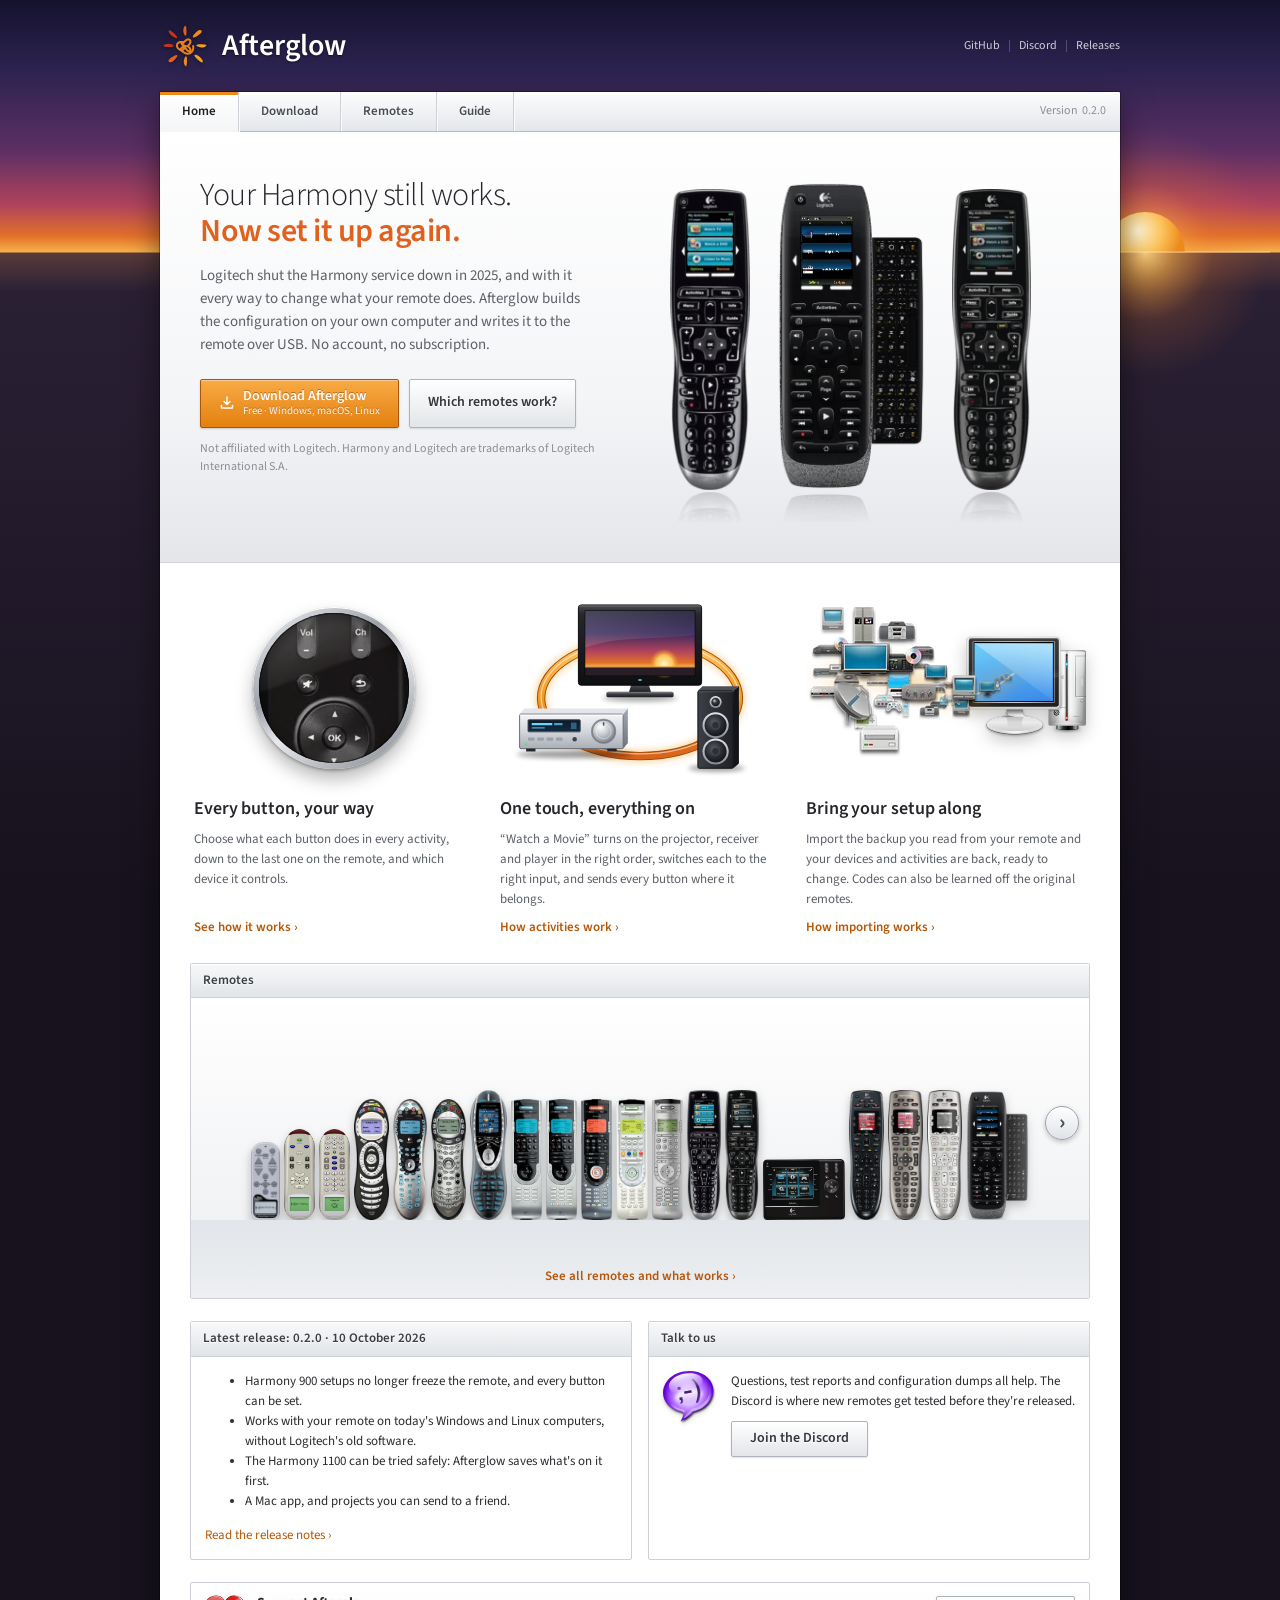
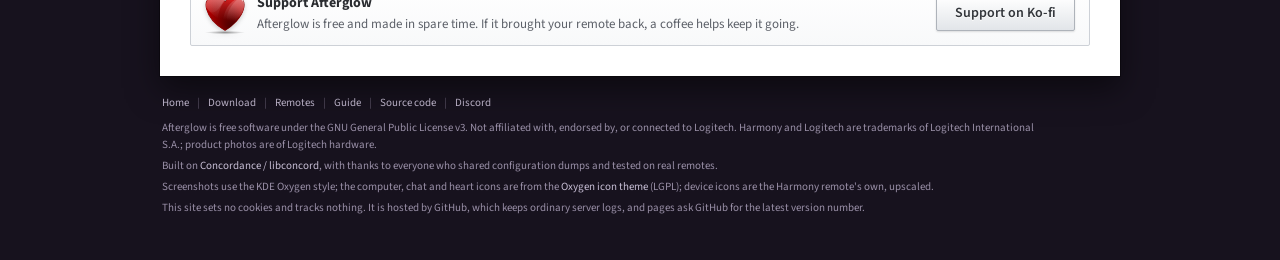
==== commit 22244993: "Remotes: the oldest Harmonys, the 670, 676 and 522, each drawn at its real length - The SST-745 (in " ====
--- a/index.html
+++ b/index.html
@@ -22,7 +22,7 @@
 <link rel="apple-touch-icon" href="img/apple-touch-icon.png">
 <link rel="preload" href="fonts/source-sans-3-latin.woff2" as="font" type="font/woff2" crossorigin>
 <link rel="stylesheet" href="css/fonts.css?v=b1ec3b3e4f">
-<link rel="stylesheet" href="css/site.css?v=a94f8fea1a">
+<link rel="stylesheet" href="css/site.css?v=3e016d600b">
 <script>
   /* 'js' lets the CSS show script-driven parts from the first paint. The page itself stays
      unpainted until its font is in and its scripts have run (a moment with the font preload
@@ -173,40 +173,71 @@
         <section class="box">
           <h2>Remotes</h2>
           <div class="mini-stage">
+            <!-- each remote is drawn at its real length: --h 130px is 222 mm -->
             <ul class="mini-dock">
-              <li><a class="mini-item" href="remotes.html#harmony-688" style="--h: 130px">
+              <li><a class="mini-item" href="remotes.html#harmony-sst745" style="--h: 78px">
+                <img width="117" height="320" src="img/remotes/harmony-sst745-h320.webp" srcset="img/remotes/harmony-sst745-h320.webp 1x, img/remotes/harmony-sst745-h640.webp 2x, img/remotes/harmony-sst745-h960.webp 3x" alt="Harmony SST-745">
+                <span class="dock-label" aria-hidden="true"><strong>Harmony SST-745</strong> <span class="status status-want">Wanted</span></span>
+                <span class="mini-name">Harmony SST-745</span>
+              </a></li>
+              <li><a class="mini-item" href="remotes.html#harmony-sst748" style="--h: 91px">
+                <img width="110" height="320" src="img/remotes/harmony-sst748-h320.webp" srcset="img/remotes/harmony-sst748-h320.webp 1x, img/remotes/harmony-sst748-h640.webp 2x, img/remotes/harmony-sst748-h960.webp 3x" alt="Harmony SST-748">
+                <span class="dock-label" aria-hidden="true"><strong>Harmony SST-748</strong> <span class="status status-want">Wanted</span></span>
+                <span class="mini-name">Harmony SST-748</span>
+              </a></li>
+              <li><a class="mini-item" href="remotes.html#harmony-sst768" style="--h: 91px">
+                <img width="110" height="320" src="img/remotes/harmony-sst768-h320.webp" srcset="img/remotes/harmony-sst768-h320.webp 1x, img/remotes/harmony-sst768-h640.webp 2x, img/remotes/harmony-sst768-h960.webp 3x" alt="Harmony SST-768">
+                <span class="dock-label" aria-hidden="true"><strong>Harmony SST-768</strong> <span class="status status-test">Testing</span></span>
+                <span class="mini-name">Harmony SST-768</span>
+              </a></li>
+              <li><a class="mini-item" href="remotes.html#harmony-688" style="--h: 121px">
                 <img width="91" height="320" src="img/remotes/harmony-688-h320.webp" srcset="img/remotes/harmony-688-h320.webp 1x, img/remotes/harmony-688-h640.webp 2x, img/remotes/harmony-688-h960.webp 3x" alt="Harmony 688">
                 <span class="dock-label" aria-hidden="true"><strong>Harmony 688</strong> <span class="status status-test">Testing</span></span>
                 <span class="mini-name">Harmony 688</span>
+              </a></li>
+              <li><a class="mini-item" href="remotes.html#harmony-670" style="--h: 121px">
+                <img width="91" height="320" src="img/remotes/harmony-670-h320.webp" srcset="img/remotes/harmony-670-h320.webp 1x, img/remotes/harmony-670-h640.webp 2x" alt="Harmony 670">
+                <span class="dock-label" aria-hidden="true"><strong>Harmony 670</strong> <span class="status status-test">Testing</span></span>
+                <span class="mini-name">Harmony 670</span>
+              </a></li>
+              <li><a class="mini-item" href="remotes.html#harmony-676" style="--h: 121px">
+                <img width="92" height="320" src="img/remotes/harmony-676-h320.webp" srcset="img/remotes/harmony-676-h320.webp 1x, img/remotes/harmony-676-h640.webp 2x" alt="Harmony 676">
+                <span class="dock-label" aria-hidden="true"><strong>Harmony 676</strong> <span class="status status-test">Testing</span></span>
+                <span class="mini-name">Harmony 676</span>
               </a></li>
               <li><a class="mini-item" href="remotes.html#harmony-880" style="--h: 130px">
                 <img width="91" height="320" src="img/remotes/harmony-880-h320.webp" srcset="img/remotes/harmony-880-h320.webp 1x, img/remotes/harmony-880-h640.webp 2x, img/remotes/harmony-880-h960.webp 3x" alt="Harmony 880">
                 <span class="dock-label" aria-hidden="true"><strong>Harmony 880</strong> <span class="status status-plan">Planned</span></span>
                 <span class="mini-name">Harmony 880</span>
               </a></li>
-              <li><a class="mini-item" href="remotes.html#harmony-520" style="--h: 130px">
-                <img width="82" height="320" src="img/remotes/harmony-520-h320.webp" srcset="img/remotes/harmony-520-h320.webp 1x, img/remotes/harmony-520-h640.webp 2x" alt="Harmony 520 / 525 / 522">
-                <span class="dock-label" aria-hidden="true"><strong>Harmony 520 / 525 / 522</strong> <span class="status status-test">Testing</span></span>
-                <span class="mini-name">Harmony 520 / 525 / 522</span>
-              </a></li>
-              <li><a class="mini-item" href="remotes.html#harmony-555" style="--h: 130px">
-                <img width="83" height="320" src="img/remotes/harmony-555-h320.webp" srcset="img/remotes/harmony-555-h320.webp 1x, img/remotes/harmony-555-h640.webp 2x, img/remotes/harmony-555-h960.webp 3x" alt="Harmony 550 / 555 / 552">
-                <span class="dock-label" aria-hidden="true"><strong>Harmony 550 / 555 / 552</strong> <span class="status status-test">Testing</span></span>
-                <span class="mini-name">Harmony 550 / 555 / 552</span>
-              </a></li>
-              <li><a class="mini-item" href="remotes.html#harmony-xbox360" style="--h: 130px">
+              <li><a class="mini-item" href="remotes.html#harmony-520" style="--h: 121px">
+                <img width="82" height="320" src="img/remotes/harmony-520-h320.webp" srcset="img/remotes/harmony-520-h320.webp 1x, img/remotes/harmony-520-h640.webp 2x" alt="Harmony 520">
+                <span class="dock-label" aria-hidden="true"><strong>Harmony 520</strong> <span class="status status-test">Testing</span></span>
+                <span class="mini-name">Harmony 520</span>
+              </a></li>
+              <li><a class="mini-item" href="remotes.html#harmony-522" style="--h: 121px">
+                <img width="82" height="320" src="img/remotes/harmony-522-h320.webp" srcset="img/remotes/harmony-522-h320.webp 1x, img/remotes/harmony-522-h640.webp 2x" alt="Harmony 522">
+                <span class="dock-label" aria-hidden="true"><strong>Harmony 522</strong> <span class="status status-want">Wanted</span></span>
+                <span class="mini-name">Harmony 522</span>
+              </a></li>
+              <li><a class="mini-item" href="remotes.html#harmony-555" style="--h: 121px">
+                <img width="83" height="320" src="img/remotes/harmony-555-h320.webp" srcset="img/remotes/harmony-555-h320.webp 1x, img/remotes/harmony-555-h640.webp 2x, img/remotes/harmony-555-h960.webp 3x" alt="Harmony 550 / 555">
+                <span class="dock-label" aria-hidden="true"><strong>Harmony 550 / 555</strong> <span class="status status-test">Testing</span></span>
+                <span class="mini-name">Harmony 550 / 555</span>
+              </a></li>
+              <li><a class="mini-item" href="remotes.html#harmony-xbox360" style="--h: 121px">
                 <img width="85" height="320" src="img/remotes/harmony-xbox360-h320.webp" srcset="img/remotes/harmony-xbox360-h320.webp 1x, img/remotes/harmony-xbox360-h640.webp 2x, img/remotes/harmony-xbox360-h960.webp 3x" alt="Harmony for Xbox 360">
                 <span class="dock-label" aria-hidden="true"><strong>Harmony for Xbox 360</strong> <span class="status status-test">Testing</span></span>
                 <span class="mini-name">Harmony for Xbox 360</span>
               </a></li>
-              <li><a class="mini-item" href="remotes.html#harmony-510" style="--h: 130px">
+              <li><a class="mini-item" href="remotes.html#harmony-510" style="--h: 121px">
                 <img width="81" height="320" src="img/remotes/harmony-510-h320.webp" srcset="img/remotes/harmony-510-h320.webp 1x, img/remotes/harmony-510-h640.webp 2x" alt="Harmony 510 / 515">
                 <span class="dock-label" aria-hidden="true"><strong>Harmony 510 / 515</strong> <span class="status status-test">Testing</span></span>
                 <span class="mini-name">Harmony 510 / 515</span>
               </a></li>
               <li><a class="mini-item" href="remotes.html#harmony-one" style="--h: 130px">
                 <img width="85" height="320" src="img/remotes/harmony-one-h320.webp" srcset="img/remotes/harmony-one-h320.webp 1x, img/remotes/harmony-one-h640.webp 2x, img/remotes/harmony-one-h960.webp 3x" alt="Harmony One / One+">
-                <span class="dock-label" aria-hidden="true"><strong>Harmony One / One+</strong> <span class="status status-warn">Experimental</span> <span class="status status-beta">Beta</span></span>
+                <span class="dock-label" aria-hidden="true"><strong>Harmony One / One+</strong> <span class="status status-ok">Supported</span> <span class="status status-beta">Beta</span></span>
                 <span class="mini-name">Harmony One / One+</span>
               </a></li>
               <li><a class="mini-item" href="remotes.html#harmony-900" style="--h: 130px">
@@ -214,7 +245,7 @@
                 <span class="dock-label" aria-hidden="true"><strong>Harmony 900</strong> <span class="status status-ok">Supported</span></span>
                 <span class="mini-name">Harmony 900</span>
               </a></li>
-              <li><a class="mini-item" href="remotes.html#harmony-1100" style="--h: 88px">
+              <li><a class="mini-item" href="remotes.html#harmony-1100" style="--h: 61px">
                 <img width="320" height="240" src="img/remotes/harmony-1100-w320.webp" srcset="img/remotes/harmony-1100-w320.webp 1x, img/remotes/harmony-1100-w640.webp 2x, img/remotes/harmony-1100-w960.webp 3x" alt="Harmony 1100">
                 <span class="dock-label" aria-hidden="true"><strong>Harmony 1100</strong> <span class="status status-warn">Experimental</span></span>
                 <span class="mini-name">Harmony 1100</span>
--- a/css/site.css
+++ b/css/site.css
@@ -415,6 +415,7 @@
 .status-key { display: flex; flex-wrap: wrap; gap: 6px 22px; margin: 12px 0 0; padding: 0; list-style: none;
   font-size: 12px; color: var(--ink-soft); }
 .status-key li { display: flex; align-items: baseline; gap: 6px; }
+.status-want { background: linear-gradient(#3fb3a9, #1f8077); }
 .status-plan { background: linear-gradient(#9a9fa7, var(--plan)); }
 
 /* remotes on the home page: a small dock; every remote links to its details */
@@ -560,6 +561,8 @@
 .remote-info h2 { display: flex; align-items: center; gap: 10px; margin: 0 0 4px; font-size: 22px; font-weight: 400; }
 .remote-info .year { margin: 0 0 12px; color: var(--ink-faint); font-size: 12px; }
 .remote-info ul { margin: 0 0 10px; padding-left: 18px; }
+/* how to get it or help with it, kept apart from what the remote does */
+.remote-info .remote-cta { margin: 12px 0 0; padding-top: 10px; border-top: 1px solid var(--rule); color: var(--ink-soft); font-size: 13px; }
 .remote-info li { margin: 2px 0; }
 
 /* ---------- remotes dock (desktop, with JavaScript) ---------- */
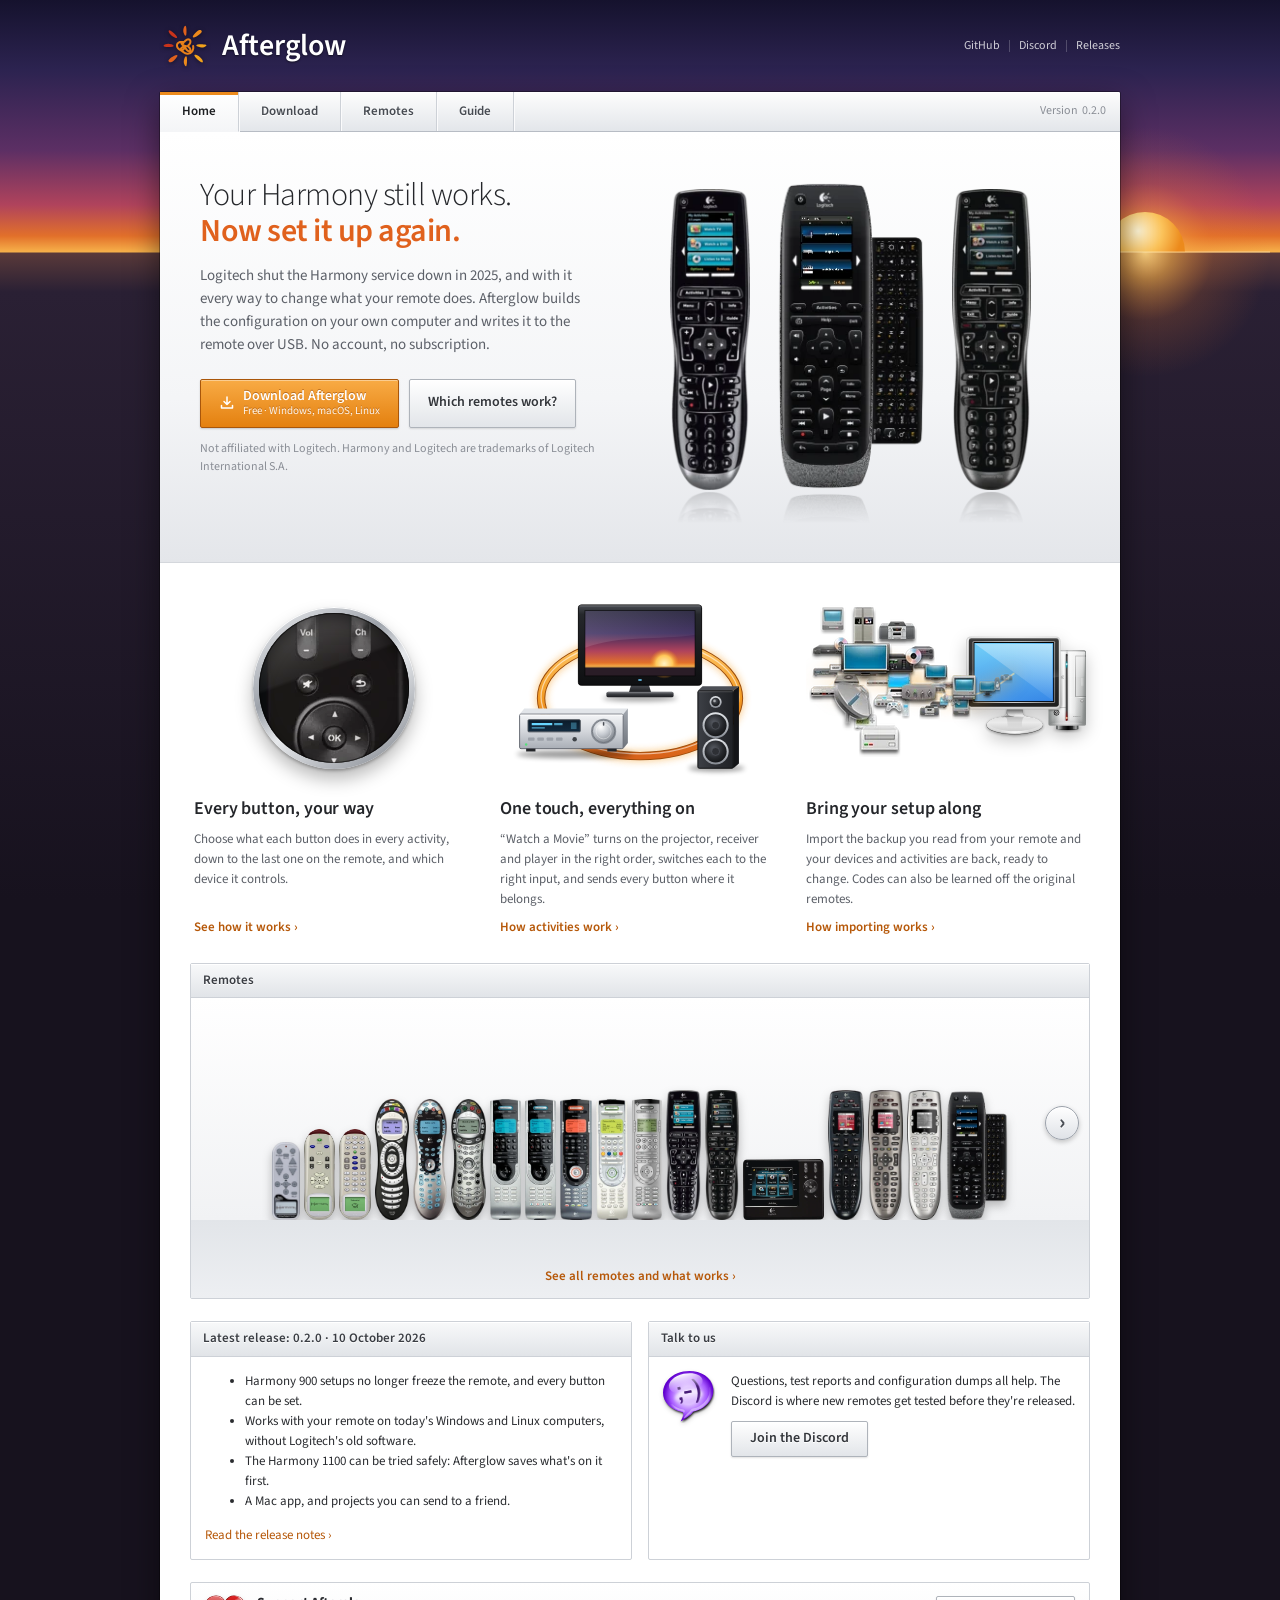
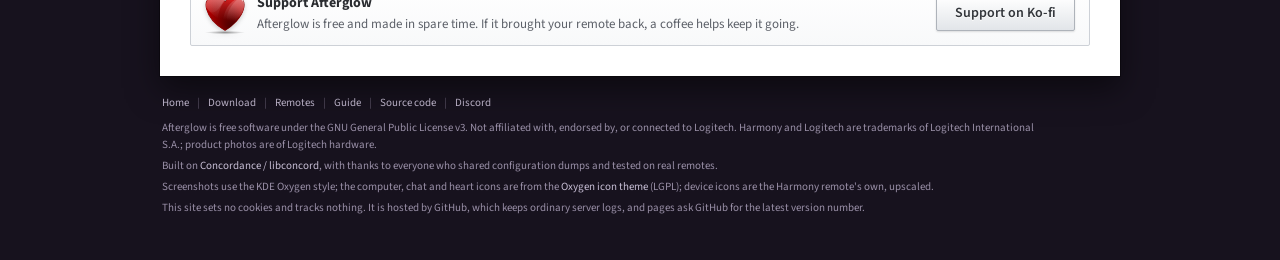
==== commit 34d69928: "Remotes: filter the dock by status The status labels are buttons now. With none pressed every remote" ====
--- a/index.html
+++ b/index.html
@@ -22,7 +22,7 @@
 <link rel="apple-touch-icon" href="img/apple-touch-icon.png">
 <link rel="preload" href="fonts/source-sans-3-latin.woff2" as="font" type="font/woff2" crossorigin>
 <link rel="stylesheet" href="css/fonts.css?v=b1ec3b3e4f">
-<link rel="stylesheet" href="css/site.css?v=3e016d600b">
+<link rel="stylesheet" href="css/site.css?v=a688007caa">
 <script>
   /* 'js' lets the CSS show script-driven parts from the first paint. The page itself stays
      unpainted until its font is in and its scripts have run (a moment with the font preload
@@ -205,11 +205,6 @@
                 <span class="dock-label" aria-hidden="true"><strong>Harmony 676</strong> <span class="status status-test">Testing</span></span>
                 <span class="mini-name">Harmony 676</span>
               </a></li>
-              <li><a class="mini-item" href="remotes.html#harmony-880" style="--h: 130px">
-                <img width="91" height="320" src="img/remotes/harmony-880-h320.webp" srcset="img/remotes/harmony-880-h320.webp 1x, img/remotes/harmony-880-h640.webp 2x, img/remotes/harmony-880-h960.webp 3x" alt="Harmony 880">
-                <span class="dock-label" aria-hidden="true"><strong>Harmony 880</strong> <span class="status status-plan">Planned</span></span>
-                <span class="mini-name">Harmony 880</span>
-              </a></li>
               <li><a class="mini-item" href="remotes.html#harmony-520" style="--h: 121px">
                 <img width="82" height="320" src="img/remotes/harmony-520-h320.webp" srcset="img/remotes/harmony-520-h320.webp 1x, img/remotes/harmony-520-h640.webp 2x" alt="Harmony 520">
                 <span class="dock-label" aria-hidden="true"><strong>Harmony 520</strong> <span class="status status-test">Testing</span></span>
--- a/css/site.css
+++ b/css/site.css
@@ -1244,3 +1244,52 @@
 @media (prefers-reduced-motion: no-preference) {
   .btn, .tabs a, .remote-strip a { transition: background-color .15s; }
 }
+
+/* ---------- status filter (Remotes page, with JavaScript) ----------
+   The labels in the key become toggles: none pressed shows every remote, pressed ones show
+   only remotes with that label. Each label's meaning moves into a tooltip. */
+.js .status-key { flex-direction: row; gap: 8px; align-items: center; }
+.js .status-key li { position: relative; }
+.status-key button.status { border: 0; font: inherit; font-size: 11px; font-weight: 600; cursor: default; }
+.js .status-key button.status { padding: 5px 12px 6px; border-radius: 3px; font-size: 12.5px; }
+.js .status-key button.status { cursor: pointer; transition: opacity .15s, box-shadow .15s; }
+.js .status-key button.status:hover { filter: brightness(1.08); }
+.js .status-key.is-filtering button.status[aria-pressed="false"] { opacity: .4; }
+.js .status-key button.status[aria-pressed="true"] {
+  box-shadow: inset 0 1px rgba(255, 255, 255, .3), 0 0 0 2px #fff, 0 0 0 3px rgba(0, 0, 0, .35);
+}
+.js .status-tip {
+  position: absolute;
+  left: 0;
+  top: 100%;
+  z-index: 30;
+  width: max-content;
+  max-width: 260px;
+  margin-top: 6px;
+  padding: 6px 9px;
+  border-radius: 3px;
+  background: #2b2e33;
+  color: #f1f2f4;
+  font-size: 12px;
+  line-height: 1.4;
+  box-shadow: 0 3px 10px rgba(0, 0, 0, .25);
+  opacity: 0;
+  visibility: hidden;
+  transition: opacity .12s, visibility .12s;
+}
+.js .status-tip::before {               /* bridges the gap so the pointer can reach a link */
+  content: "";
+  position: absolute;
+  left: 0; right: 0; top: -8px; height: 8px;
+}
+.js .status-tip a { color: #ffb36b; }
+.js .status-key li:hover .status-tip,
+.js .status-key li:has(:focus-visible) .status-tip { opacity: 1; visibility: visible; transition-delay: .25s; }
+.status-all button {
+  border: 0; padding: 0; background: none; font: inherit; font-size: 12px;
+  color: var(--link, #c8620e); cursor: pointer; text-decoration: underline;
+}
+.status-all[hidden] { display: none; }
+.dock li[hidden] { display: none; }
+.dock li.is-first { margin-left: auto; }   /* centred while everything fits, filtered or not */
+.dock li.is-last { margin-right: auto; }
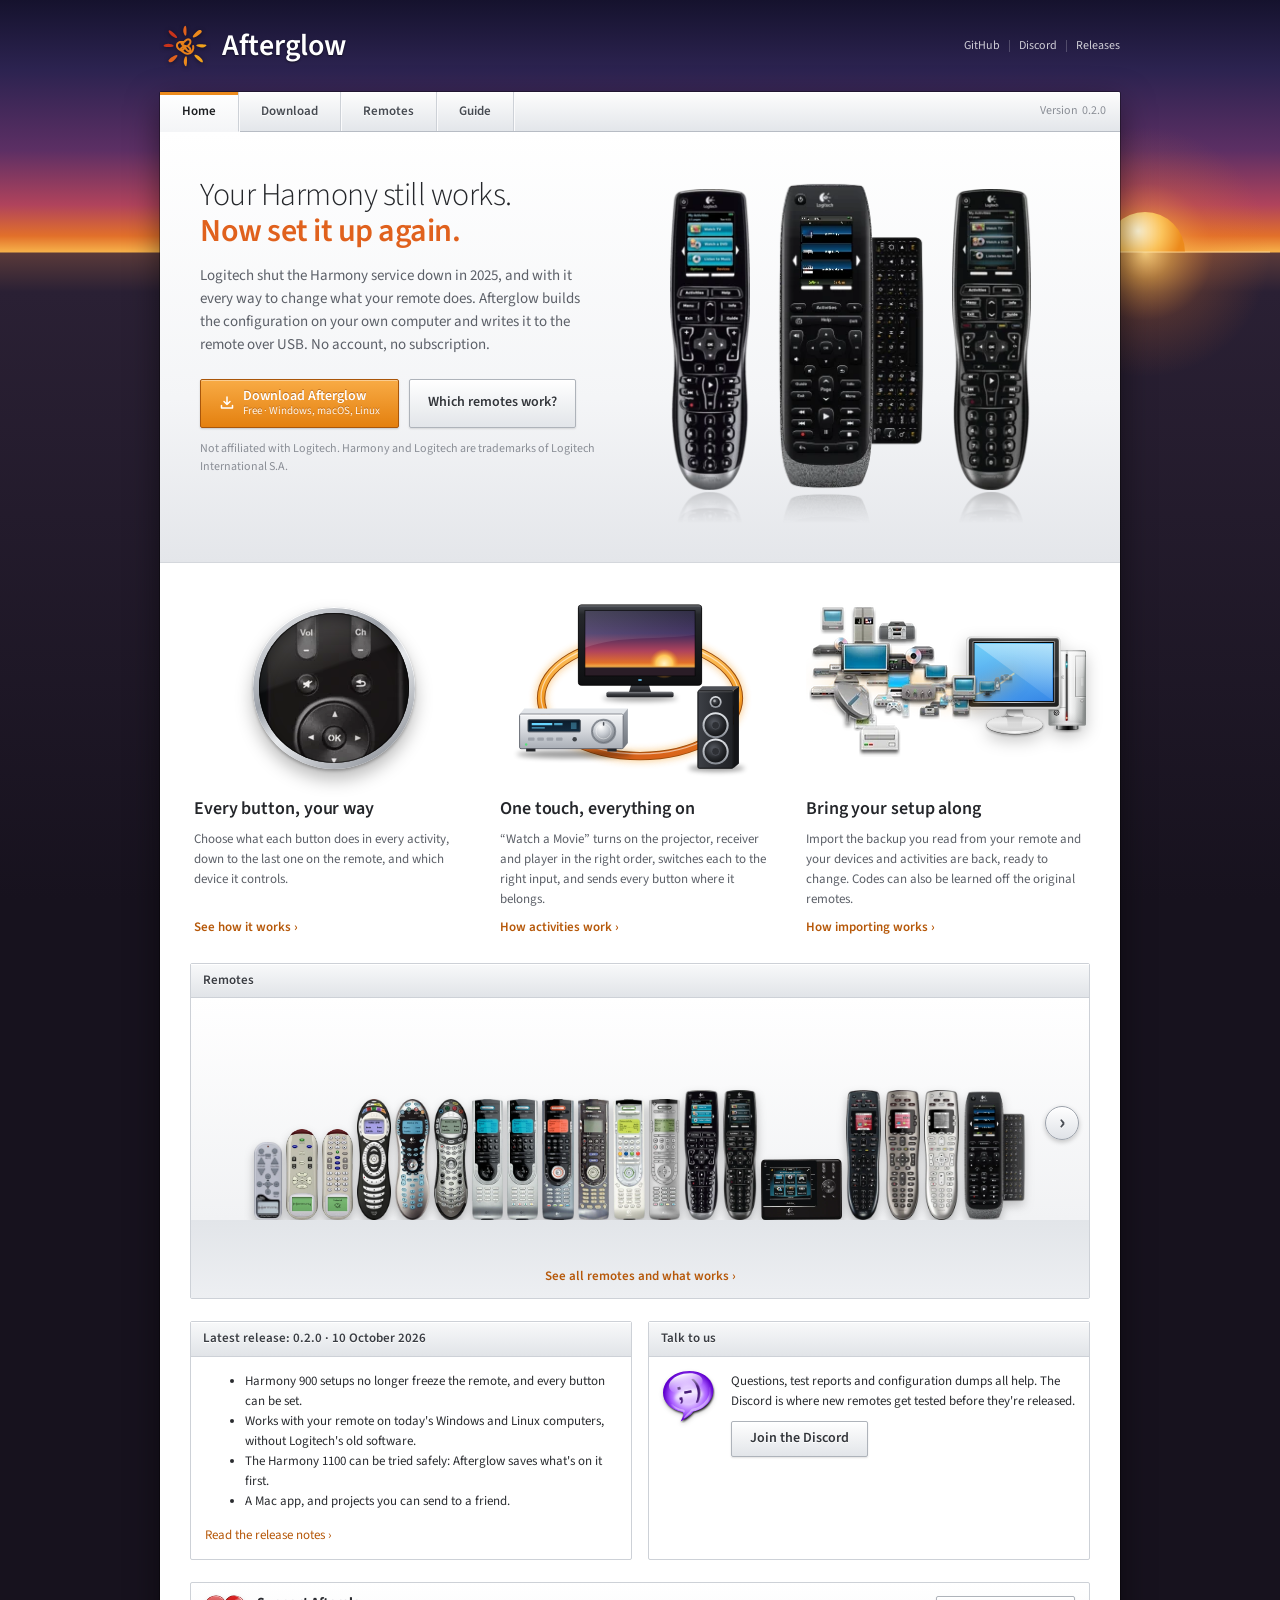
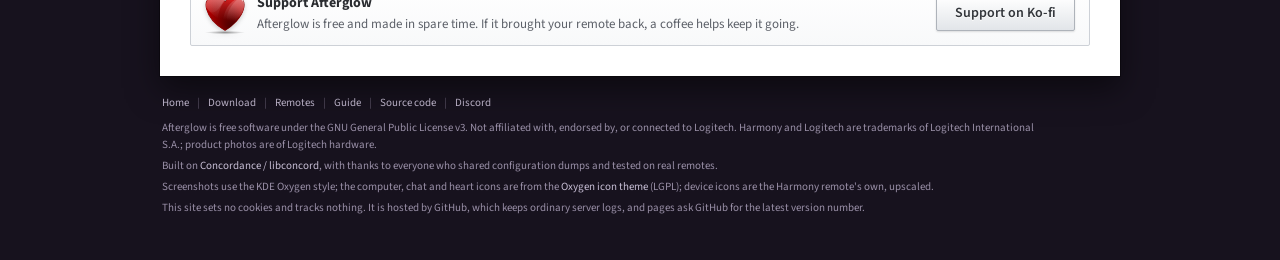
==== commit 36dadfb6: "Remotes: the Telus Advanced Remote, Wanted A Harmony made for Telus, the Canadian TV provider, with " ====
--- a/index.html
+++ b/index.html
@@ -220,6 +220,11 @@
                 <span class="dock-label" aria-hidden="true"><strong>Harmony 550 / 555</strong> <span class="status status-test">Testing</span></span>
                 <span class="mini-name">Harmony 550 / 555</span>
               </a></li>
+              <li><a class="mini-item" href="remotes.html#telus-advanced" style="--h: 121px">
+                <img width="83" height="320" src="img/remotes/telus-advanced-h320.webp" srcset="img/remotes/telus-advanced-h320.webp 1x, img/remotes/telus-advanced-h640.webp 2x, img/remotes/telus-advanced-h960.webp 3x" alt="Telus Advanced Remote">
+                <span class="dock-label" aria-hidden="true"><strong>Telus Advanced Remote</strong> <span class="status status-want">Wanted</span></span>
+                <span class="mini-name">Telus Advanced Remote</span>
+              </a></li>
               <li><a class="mini-item" href="remotes.html#harmony-xbox360" style="--h: 121px">
                 <img width="85" height="320" src="img/remotes/harmony-xbox360-h320.webp" srcset="img/remotes/harmony-xbox360-h320.webp 1x, img/remotes/harmony-xbox360-h640.webp 2x, img/remotes/harmony-xbox360-h960.webp 3x" alt="Harmony for Xbox 360">
                 <span class="dock-label" aria-hidden="true"><strong>Harmony for Xbox 360</strong> <span class="status status-test">Testing</span></span>
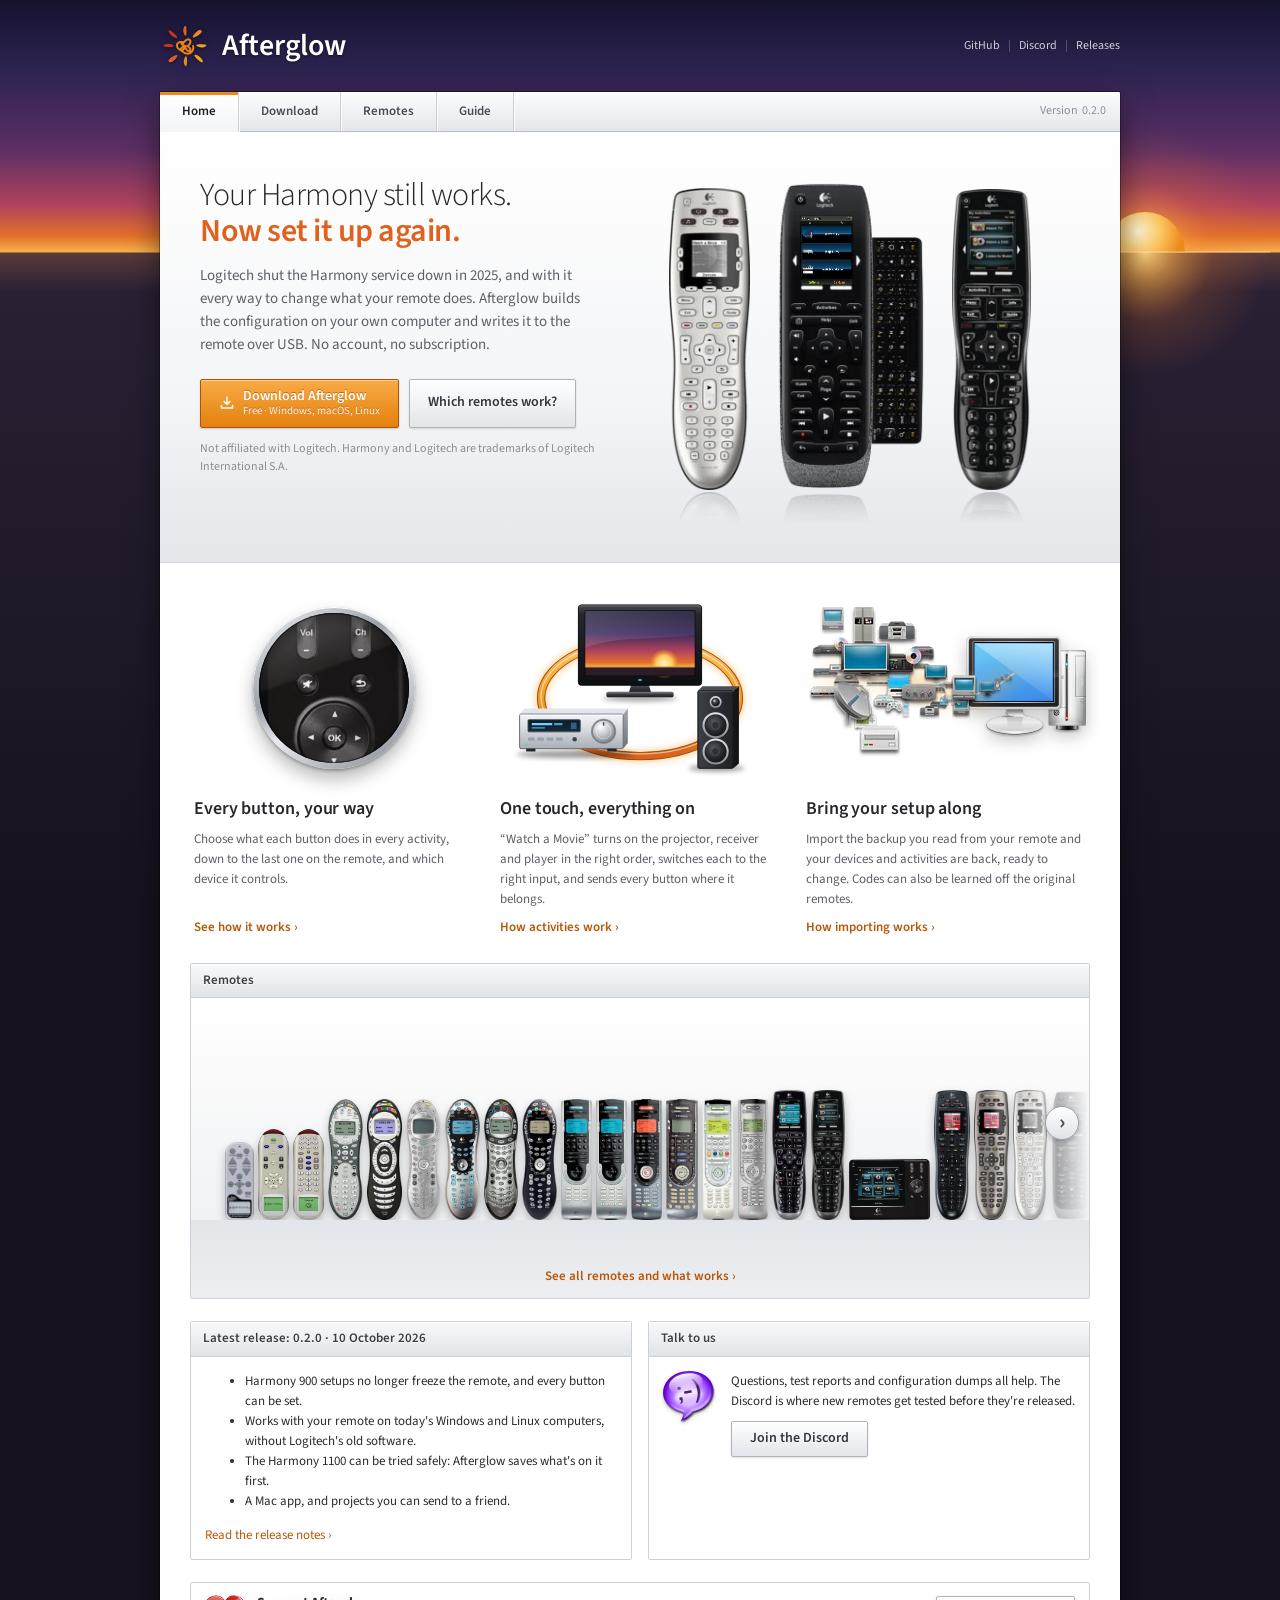
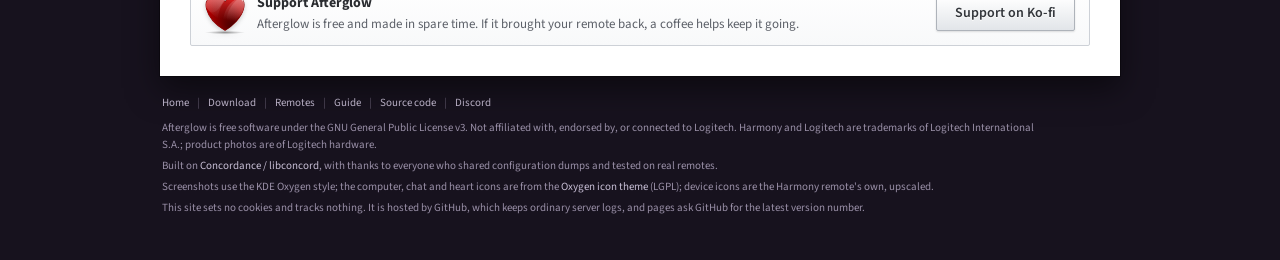
==== commit 299554d4: "Remotes: more Wanted remotes, the 1000 planned, the 600 on the home page Wanted, grouped where one r" ====
--- a/index.html
+++ b/index.html
@@ -122,8 +122,8 @@
 
         <div class="lineup" aria-hidden="true">
           <figure>
-            <img src="img/remotes/harmony-one-h320.webp" srcset="img/remotes/harmony-one-h320.webp 1x, img/remotes/harmony-one-h640.webp 2x, img/remotes/harmony-one-h960.webp 3x" width="80" height="300" alt="">
-            <img class="reflect" src="img/remotes/harmony-one-h320.webp" srcset="img/remotes/harmony-one-h320.webp 1x, img/remotes/harmony-one-h640.webp 2x, img/remotes/harmony-one-h960.webp 3x" width="80" alt="">
+            <img src="img/remotes/harmony-600-h320.webp" srcset="img/remotes/harmony-600-h320.webp 1x, img/remotes/harmony-600-h640.webp 2x, img/remotes/harmony-600-h960.webp 3x" width="81" height="300" alt="">
+            <img class="reflect" src="img/remotes/harmony-600-h320.webp" srcset="img/remotes/harmony-600-h320.webp 1x, img/remotes/harmony-600-h640.webp 2x, img/remotes/harmony-600-h960.webp 3x" width="81" alt="">
           </figure>
           <figure class="hide-phone">
             <img src="img/remotes/harmony-800-h320.webp" srcset="img/remotes/harmony-800-h320.webp 1x, img/remotes/harmony-800-h640.webp 2x, img/remotes/harmony-800-h960.webp 3x" width="150" height="310" alt="">
@@ -190,20 +190,35 @@
                 <span class="dock-label" aria-hidden="true"><strong>Harmony SST-768</strong> <span class="status status-test">Testing</span></span>
                 <span class="mini-name">Harmony SST-768</span>
               </a></li>
+              <li><a class="mini-item" href="remotes.html#harmony-659" style="--h: 121px">
+                <img width="93" height="320" src="img/remotes/harmony-659-h320.webp" srcset="img/remotes/harmony-659-h320.webp 1x, img/remotes/harmony-659-h640.webp 2x" alt="Harmony 659 / 655 / 628">
+                <span class="dock-label" aria-hidden="true"><strong>Harmony 659 / 655 / 628</strong> <span class="status status-want">Wanted</span></span>
+                <span class="mini-name">Harmony 659 / 655 / 628</span>
+              </a></li>
               <li><a class="mini-item" href="remotes.html#harmony-688" style="--h: 121px">
                 <img width="91" height="320" src="img/remotes/harmony-688-h320.webp" srcset="img/remotes/harmony-688-h320.webp 1x, img/remotes/harmony-688-h640.webp 2x, img/remotes/harmony-688-h960.webp 3x" alt="Harmony 688">
                 <span class="dock-label" aria-hidden="true"><strong>Harmony 688</strong> <span class="status status-test">Testing</span></span>
                 <span class="mini-name">Harmony 688</span>
               </a></li>
+              <li><a class="mini-item" href="remotes.html#harmony-680" style="--h: 121px">
+                <img width="94" height="320" src="img/remotes/harmony-680-h320.webp" srcset="img/remotes/harmony-680-h320.webp 1x, img/remotes/harmony-680-h640.webp 2x" alt="Harmony 680">
+                <span class="dock-label" aria-hidden="true"><strong>Harmony 680</strong> <span class="status status-want">Wanted</span></span>
+                <span class="mini-name">Harmony 680</span>
+              </a></li>
               <li><a class="mini-item" href="remotes.html#harmony-670" style="--h: 121px">
                 <img width="91" height="320" src="img/remotes/harmony-670-h320.webp" srcset="img/remotes/harmony-670-h320.webp 1x, img/remotes/harmony-670-h640.webp 2x" alt="Harmony 670">
                 <span class="dock-label" aria-hidden="true"><strong>Harmony 670</strong> <span class="status status-test">Testing</span></span>
                 <span class="mini-name">Harmony 670</span>
               </a></li>
               <li><a class="mini-item" href="remotes.html#harmony-676" style="--h: 121px">
-                <img width="92" height="320" src="img/remotes/harmony-676-h320.webp" srcset="img/remotes/harmony-676-h320.webp 1x, img/remotes/harmony-676-h640.webp 2x" alt="Harmony 676">
-                <span class="dock-label" aria-hidden="true"><strong>Harmony 676</strong> <span class="status status-test">Testing</span></span>
-                <span class="mini-name">Harmony 676</span>
+                <img width="92" height="320" src="img/remotes/harmony-676-h320.webp" srcset="img/remotes/harmony-676-h320.webp 1x, img/remotes/harmony-676-h640.webp 2x" alt="Harmony 676 / 675">
+                <span class="dock-label" aria-hidden="true"><strong>Harmony 676 / 675</strong> <span class="status status-test">Testing</span> <span class="status status-want">Wanted</span></span>
+                <span class="mini-name">Harmony 676 / 675</span>
+              </a></li>
+              <li><a class="mini-item" href="remotes.html#harmony-620" style="--h: 121px">
+                <img width="91" height="320" src="img/remotes/harmony-620-h320.webp" srcset="img/remotes/harmony-620-h320.webp 1x, img/remotes/harmony-620-h640.webp 2x" alt="Harmony 620 / 610">
+                <span class="dock-label" aria-hidden="true"><strong>Harmony 620 / 610</strong> <span class="status status-want">Wanted</span></span>
+                <span class="mini-name">Harmony 620 / 610</span>
               </a></li>
               <li><a class="mini-item" href="remotes.html#harmony-520" style="--h: 121px">
                 <img width="82" height="320" src="img/remotes/harmony-520-h320.webp" srcset="img/remotes/harmony-520-h320.webp 1x, img/remotes/harmony-520-h640.webp 2x" alt="Harmony 520">
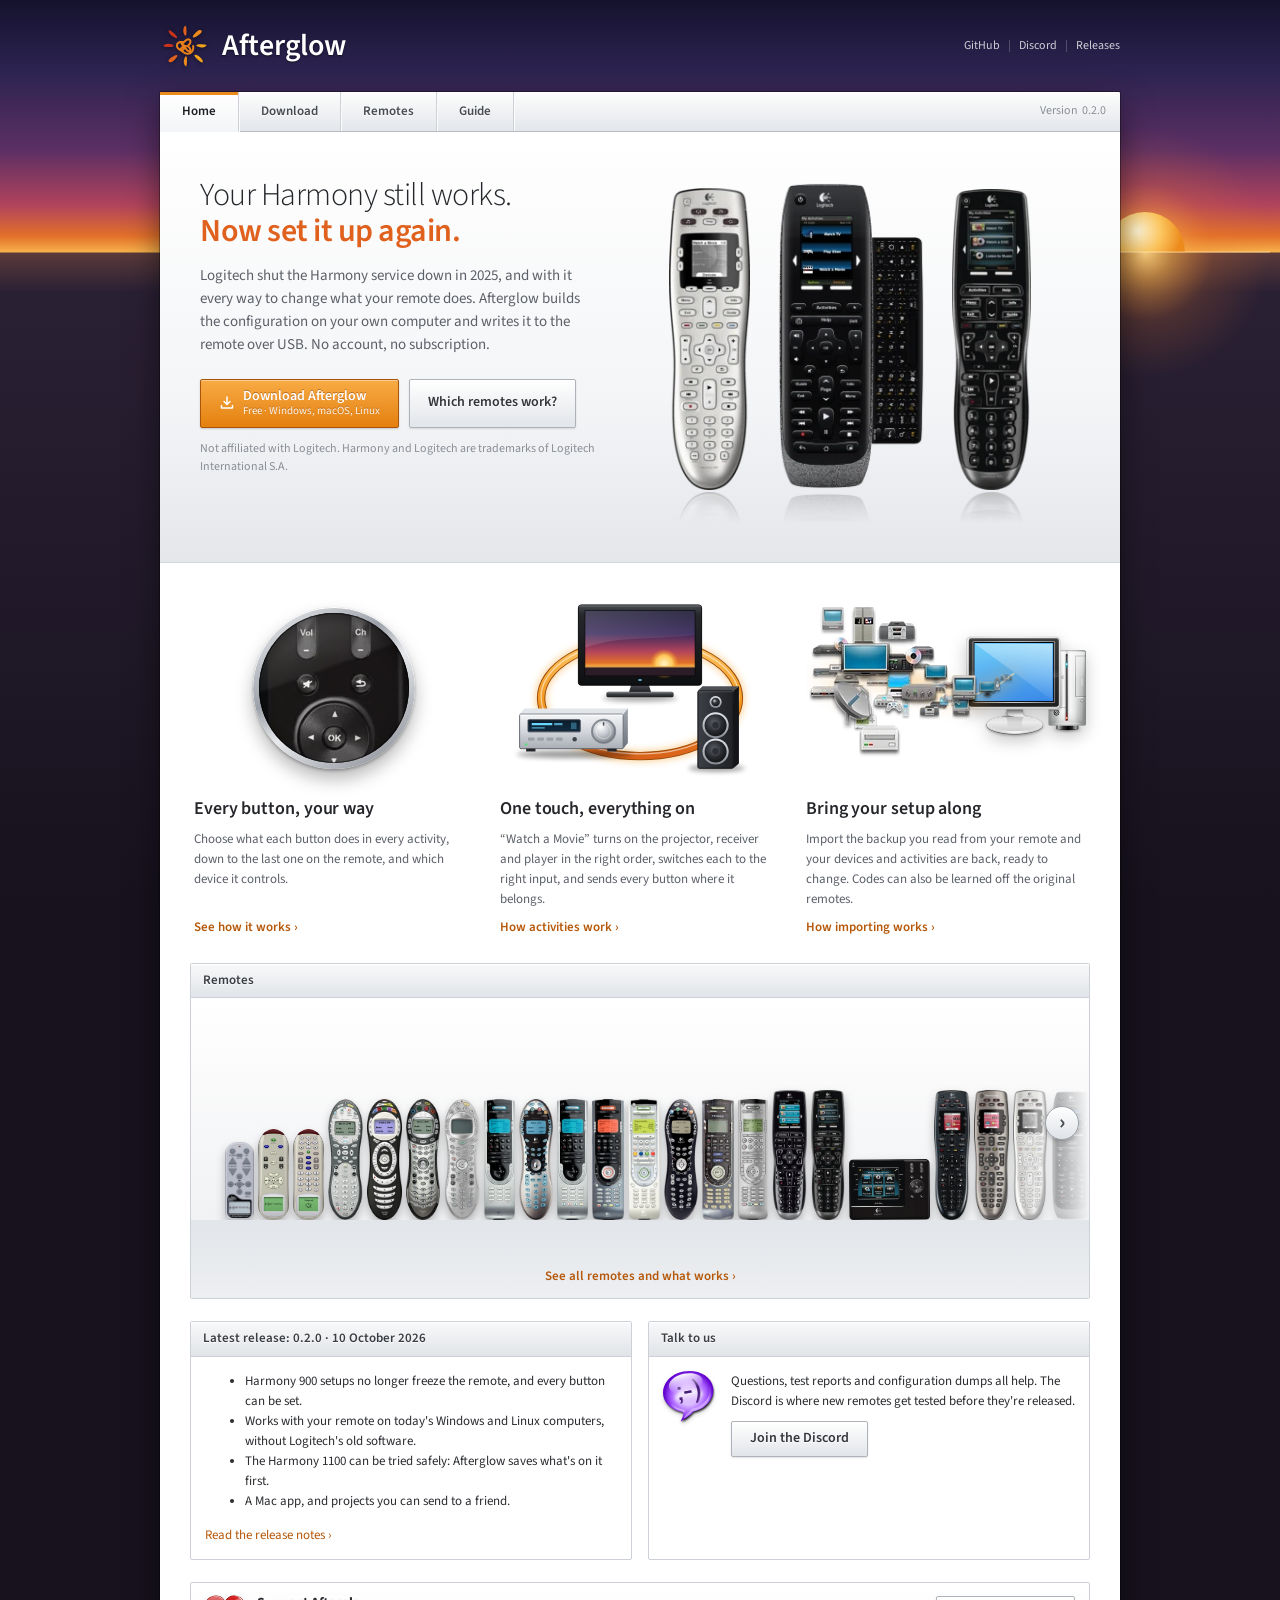
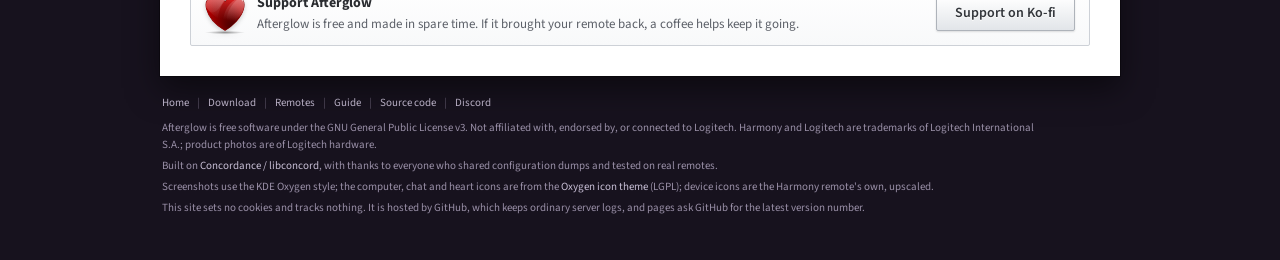
==== commit aee024ff: "Remotes: order the rows by year Both remote rows (the Remotes page and the home page) now run strict" ====
--- a/index.html
+++ b/index.html
@@ -200,50 +200,50 @@
                 <span class="dock-label" aria-hidden="true"><strong>Harmony 688</strong> <span class="status status-test">Testing</span></span>
                 <span class="mini-name">Harmony 688</span>
               </a></li>
+              <li><a class="mini-item" href="remotes.html#harmony-676" style="--h: 121px">
+                <img width="92" height="320" src="img/remotes/harmony-676-h320.webp" srcset="img/remotes/harmony-676-h320.webp 1x, img/remotes/harmony-676-h640.webp 2x" alt="Harmony 676 / 675">
+                <span class="dock-label" aria-hidden="true"><strong>Harmony 676 / 675</strong> <span class="status status-test">Testing</span> <span class="status status-want">Wanted</span></span>
+                <span class="mini-name">Harmony 676 / 675</span>
+              </a></li>
               <li><a class="mini-item" href="remotes.html#harmony-680" style="--h: 121px">
                 <img width="94" height="320" src="img/remotes/harmony-680-h320.webp" srcset="img/remotes/harmony-680-h320.webp 1x, img/remotes/harmony-680-h640.webp 2x" alt="Harmony 680">
                 <span class="dock-label" aria-hidden="true"><strong>Harmony 680</strong> <span class="status status-want">Wanted</span></span>
                 <span class="mini-name">Harmony 680</span>
               </a></li>
+              <li><a class="mini-item" href="remotes.html#harmony-520" style="--h: 121px">
+                <img width="82" height="320" src="img/remotes/harmony-520-h320.webp" srcset="img/remotes/harmony-520-h320.webp 1x, img/remotes/harmony-520-h640.webp 2x" alt="Harmony 520">
+                <span class="dock-label" aria-hidden="true"><strong>Harmony 520</strong> <span class="status status-test">Testing</span></span>
+                <span class="mini-name">Harmony 520</span>
+              </a></li>
               <li><a class="mini-item" href="remotes.html#harmony-670" style="--h: 121px">
                 <img width="91" height="320" src="img/remotes/harmony-670-h320.webp" srcset="img/remotes/harmony-670-h320.webp 1x, img/remotes/harmony-670-h640.webp 2x" alt="Harmony 670">
                 <span class="dock-label" aria-hidden="true"><strong>Harmony 670</strong> <span class="status status-test">Testing</span></span>
                 <span class="mini-name">Harmony 670</span>
               </a></li>
-              <li><a class="mini-item" href="remotes.html#harmony-676" style="--h: 121px">
-                <img width="92" height="320" src="img/remotes/harmony-676-h320.webp" srcset="img/remotes/harmony-676-h320.webp 1x, img/remotes/harmony-676-h640.webp 2x" alt="Harmony 676 / 675">
-                <span class="dock-label" aria-hidden="true"><strong>Harmony 676 / 675</strong> <span class="status status-test">Testing</span> <span class="status status-want">Wanted</span></span>
-                <span class="mini-name">Harmony 676 / 675</span>
+              <li><a class="mini-item" href="remotes.html#harmony-522" style="--h: 121px">
+                <img width="82" height="320" src="img/remotes/harmony-522-h320.webp" srcset="img/remotes/harmony-522-h320.webp 1x, img/remotes/harmony-522-h640.webp 2x" alt="Harmony 522">
+                <span class="dock-label" aria-hidden="true"><strong>Harmony 522</strong> <span class="status status-want">Wanted</span></span>
+                <span class="mini-name">Harmony 522</span>
+              </a></li>
+              <li><a class="mini-item" href="remotes.html#harmony-555" style="--h: 121px">
+                <img width="83" height="320" src="img/remotes/harmony-555-h320.webp" srcset="img/remotes/harmony-555-h320.webp 1x, img/remotes/harmony-555-h640.webp 2x, img/remotes/harmony-555-h960.webp 3x" alt="Harmony 550 / 555">
+                <span class="dock-label" aria-hidden="true"><strong>Harmony 550 / 555</strong> <span class="status status-test">Testing</span></span>
+                <span class="mini-name">Harmony 550 / 555</span>
+              </a></li>
+              <li><a class="mini-item" href="remotes.html#harmony-xbox360" style="--h: 121px">
+                <img width="85" height="320" src="img/remotes/harmony-xbox360-h320.webp" srcset="img/remotes/harmony-xbox360-h320.webp 1x, img/remotes/harmony-xbox360-h640.webp 2x, img/remotes/harmony-xbox360-h960.webp 3x" alt="Harmony for Xbox 360">
+                <span class="dock-label" aria-hidden="true"><strong>Harmony for Xbox 360</strong> <span class="status status-test">Testing</span></span>
+                <span class="mini-name">Harmony for Xbox 360</span>
               </a></li>
               <li><a class="mini-item" href="remotes.html#harmony-620" style="--h: 121px">
                 <img width="91" height="320" src="img/remotes/harmony-620-h320.webp" srcset="img/remotes/harmony-620-h320.webp 1x, img/remotes/harmony-620-h640.webp 2x" alt="Harmony 620 / 610">
                 <span class="dock-label" aria-hidden="true"><strong>Harmony 620 / 610</strong> <span class="status status-want">Wanted</span></span>
                 <span class="mini-name">Harmony 620 / 610</span>
               </a></li>
-              <li><a class="mini-item" href="remotes.html#harmony-520" style="--h: 121px">
-                <img width="82" height="320" src="img/remotes/harmony-520-h320.webp" srcset="img/remotes/harmony-520-h320.webp 1x, img/remotes/harmony-520-h640.webp 2x" alt="Harmony 520">
-                <span class="dock-label" aria-hidden="true"><strong>Harmony 520</strong> <span class="status status-test">Testing</span></span>
-                <span class="mini-name">Harmony 520</span>
-              </a></li>
-              <li><a class="mini-item" href="remotes.html#harmony-522" style="--h: 121px">
-                <img width="82" height="320" src="img/remotes/harmony-522-h320.webp" srcset="img/remotes/harmony-522-h320.webp 1x, img/remotes/harmony-522-h640.webp 2x" alt="Harmony 522">
-                <span class="dock-label" aria-hidden="true"><strong>Harmony 522</strong> <span class="status status-want">Wanted</span></span>
-                <span class="mini-name">Harmony 522</span>
-              </a></li>
-              <li><a class="mini-item" href="remotes.html#harmony-555" style="--h: 121px">
-                <img width="83" height="320" src="img/remotes/harmony-555-h320.webp" srcset="img/remotes/harmony-555-h320.webp 1x, img/remotes/harmony-555-h640.webp 2x, img/remotes/harmony-555-h960.webp 3x" alt="Harmony 550 / 555">
-                <span class="dock-label" aria-hidden="true"><strong>Harmony 550 / 555</strong> <span class="status status-test">Testing</span></span>
-                <span class="mini-name">Harmony 550 / 555</span>
-              </a></li>
               <li><a class="mini-item" href="remotes.html#telus-advanced" style="--h: 121px">
                 <img width="83" height="320" src="img/remotes/telus-advanced-h320.webp" srcset="img/remotes/telus-advanced-h320.webp 1x, img/remotes/telus-advanced-h640.webp 2x, img/remotes/telus-advanced-h960.webp 3x" alt="Telus Advanced Remote">
                 <span class="dock-label" aria-hidden="true"><strong>Telus Advanced Remote</strong> <span class="status status-want">Wanted</span></span>
                 <span class="mini-name">Telus Advanced Remote</span>
-              </a></li>
-              <li><a class="mini-item" href="remotes.html#harmony-xbox360" style="--h: 121px">
-                <img width="85" height="320" src="img/remotes/harmony-xbox360-h320.webp" srcset="img/remotes/harmony-xbox360-h320.webp 1x, img/remotes/harmony-xbox360-h640.webp 2x, img/remotes/harmony-xbox360-h960.webp 3x" alt="Harmony for Xbox 360">
-                <span class="dock-label" aria-hidden="true"><strong>Harmony for Xbox 360</strong> <span class="status status-test">Testing</span></span>
-                <span class="mini-name">Harmony for Xbox 360</span>
               </a></li>
               <li><a class="mini-item" href="remotes.html#harmony-510" style="--h: 121px">
                 <img width="81" height="320" src="img/remotes/harmony-510-h320.webp" srcset="img/remotes/harmony-510-h320.webp 1x, img/remotes/harmony-510-h640.webp 2x" alt="Harmony 510 / 515">
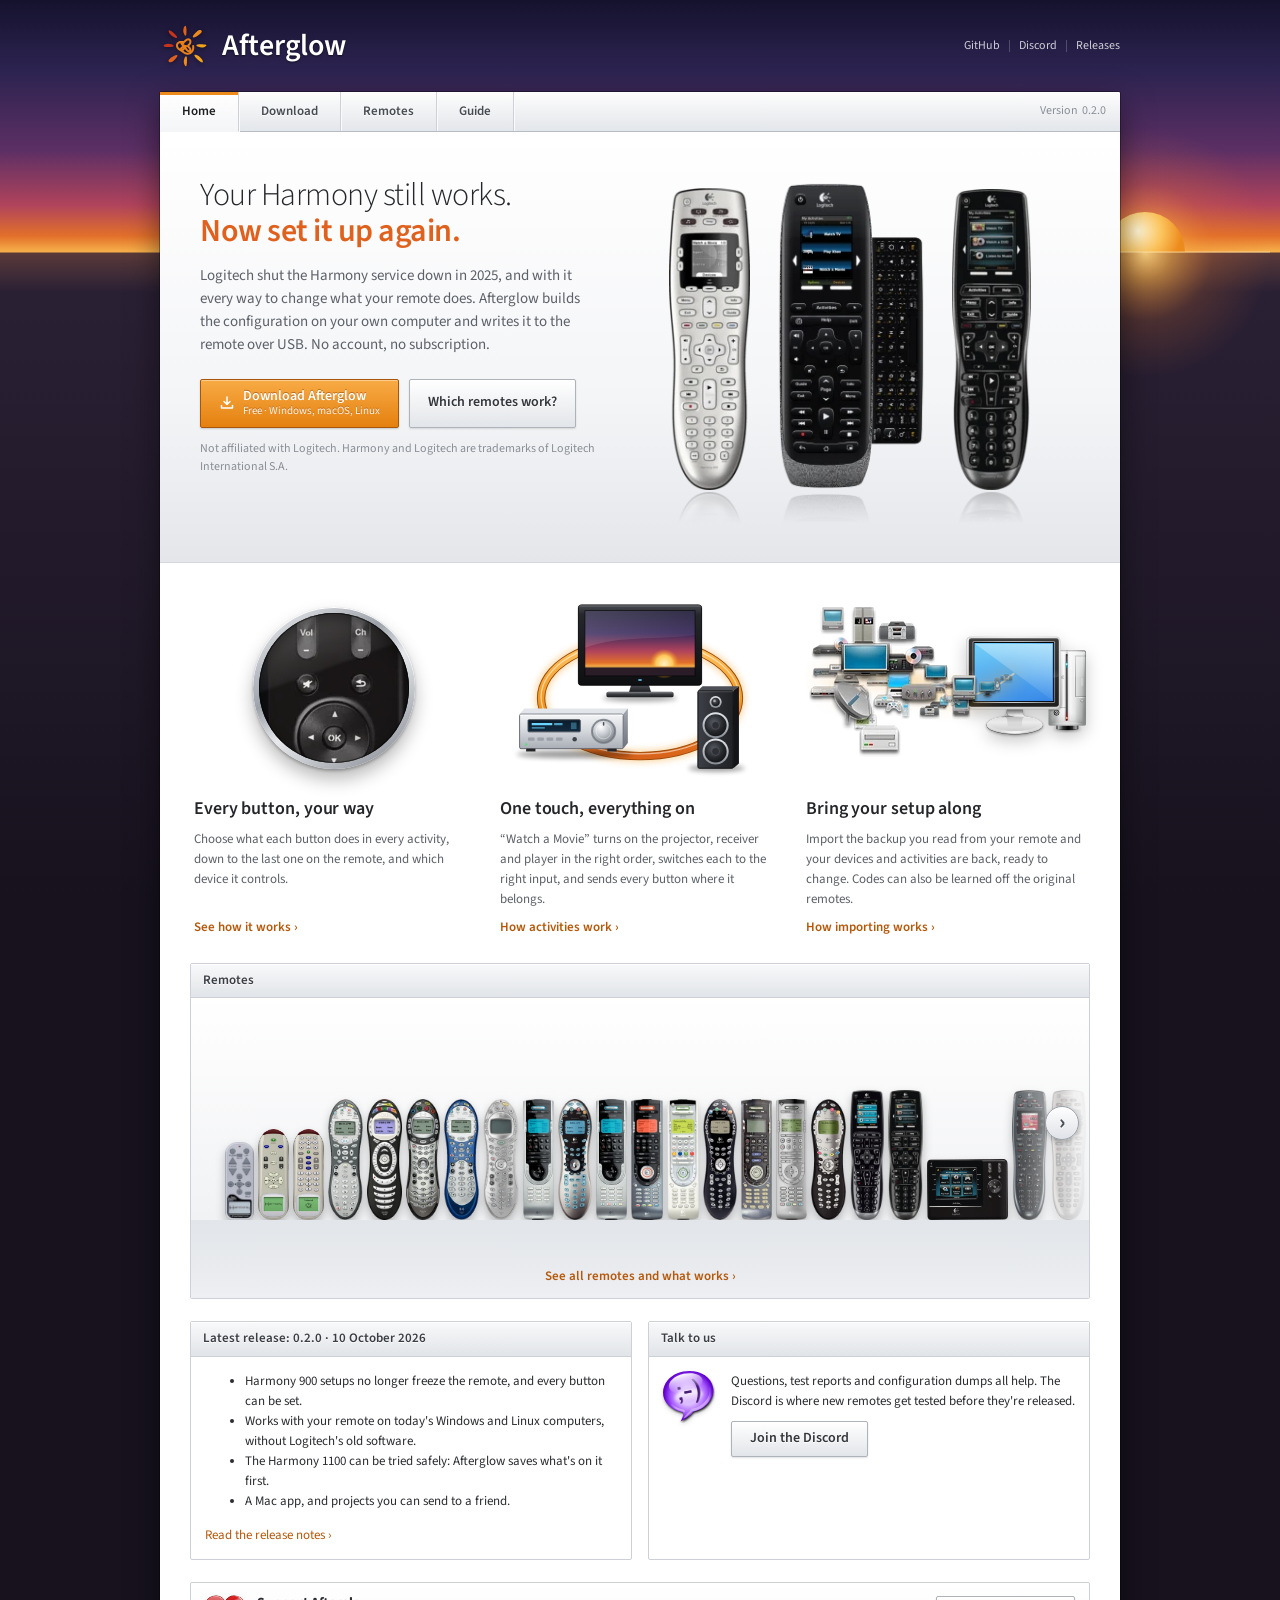
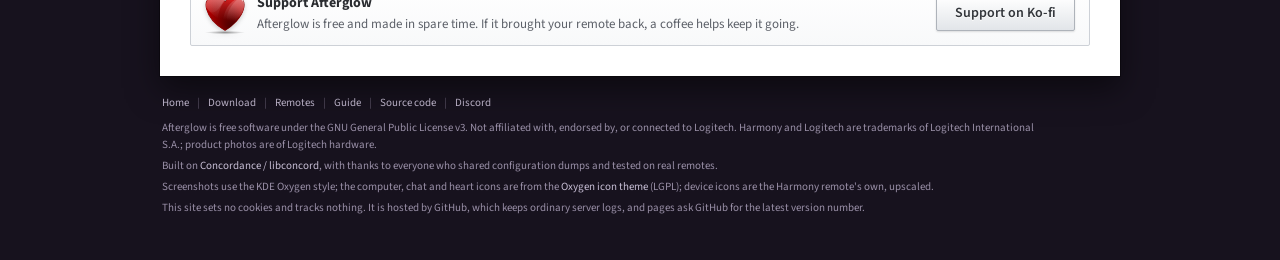
==== commit e9f5e67a: "Remotes: the 628 and 610 on their own The 628 and 610 take fewer devices and have their own keys, so" ====
--- a/index.html
+++ b/index.html
@@ -191,9 +191,9 @@
                 <span class="mini-name">Harmony SST-768</span>
               </a></li>
               <li><a class="mini-item" href="remotes.html#harmony-659" style="--h: 121px">
-                <img width="93" height="320" src="img/remotes/harmony-659-h320.webp" srcset="img/remotes/harmony-659-h320.webp 1x, img/remotes/harmony-659-h640.webp 2x" alt="Harmony 659 / 655 / 628">
-                <span class="dock-label" aria-hidden="true"><strong>Harmony 659 / 655 / 628</strong> <span class="status status-want">Wanted</span></span>
-                <span class="mini-name">Harmony 659 / 655 / 628</span>
+                <img width="93" height="320" src="img/remotes/harmony-659-h320.webp" srcset="img/remotes/harmony-659-h320.webp 1x, img/remotes/harmony-659-h640.webp 2x" alt="Harmony 659 / 655">
+                <span class="dock-label" aria-hidden="true"><strong>Harmony 659 / 655</strong> <span class="status status-want">Wanted</span></span>
+                <span class="mini-name">Harmony 659 / 655</span>
               </a></li>
               <li><a class="mini-item" href="remotes.html#harmony-688" style="--h: 121px">
                 <img width="91" height="320" src="img/remotes/harmony-688-h320.webp" srcset="img/remotes/harmony-688-h320.webp 1x, img/remotes/harmony-688-h640.webp 2x, img/remotes/harmony-688-h960.webp 3x" alt="Harmony 688">
@@ -205,6 +205,11 @@
                 <span class="dock-label" aria-hidden="true"><strong>Harmony 676 / 675</strong> <span class="status status-test">Testing</span> <span class="status status-want">Wanted</span></span>
                 <span class="mini-name">Harmony 676 / 675</span>
               </a></li>
+              <li><a class="mini-item" href="remotes.html#harmony-628" style="--h: 121px">
+                <img width="92" height="320" src="img/remotes/harmony-628-h320.webp" srcset="img/remotes/harmony-628-h320.webp 1x, img/remotes/harmony-628-h640.webp 2x" alt="Harmony 628">
+                <span class="dock-label" aria-hidden="true"><strong>Harmony 628</strong> <span class="status status-want">Wanted</span></span>
+                <span class="mini-name">Harmony 628</span>
+              </a></li>
               <li><a class="mini-item" href="remotes.html#harmony-680" style="--h: 121px">
                 <img width="94" height="320" src="img/remotes/harmony-680-h320.webp" srcset="img/remotes/harmony-680-h320.webp 1x, img/remotes/harmony-680-h640.webp 2x" alt="Harmony 680">
                 <span class="dock-label" aria-hidden="true"><strong>Harmony 680</strong> <span class="status status-want">Wanted</span></span>
@@ -236,9 +241,9 @@
                 <span class="mini-name">Harmony for Xbox 360</span>
               </a></li>
               <li><a class="mini-item" href="remotes.html#harmony-620" style="--h: 121px">
-                <img width="91" height="320" src="img/remotes/harmony-620-h320.webp" srcset="img/remotes/harmony-620-h320.webp 1x, img/remotes/harmony-620-h640.webp 2x" alt="Harmony 620 / 610">
-                <span class="dock-label" aria-hidden="true"><strong>Harmony 620 / 610</strong> <span class="status status-want">Wanted</span></span>
-                <span class="mini-name">Harmony 620 / 610</span>
+                <img width="91" height="320" src="img/remotes/harmony-620-h320.webp" srcset="img/remotes/harmony-620-h320.webp 1x, img/remotes/harmony-620-h640.webp 2x" alt="Harmony 620">
+                <span class="dock-label" aria-hidden="true"><strong>Harmony 620</strong> <span class="status status-want">Wanted</span></span>
+                <span class="mini-name">Harmony 620</span>
               </a></li>
               <li><a class="mini-item" href="remotes.html#telus-advanced" style="--h: 121px">
                 <img width="83" height="320" src="img/remotes/telus-advanced-h320.webp" srcset="img/remotes/telus-advanced-h320.webp 1x, img/remotes/telus-advanced-h640.webp 2x, img/remotes/telus-advanced-h960.webp 3x" alt="Telus Advanced Remote">
@@ -249,6 +254,11 @@
                 <img width="81" height="320" src="img/remotes/harmony-510-h320.webp" srcset="img/remotes/harmony-510-h320.webp 1x, img/remotes/harmony-510-h640.webp 2x" alt="Harmony 510 / 515">
                 <span class="dock-label" aria-hidden="true"><strong>Harmony 510 / 515</strong> <span class="status status-test">Testing</span></span>
                 <span class="mini-name">Harmony 510 / 515</span>
+              </a></li>
+              <li><a class="mini-item" href="remotes.html#harmony-610" style="--h: 121px">
+                <img width="92" height="320" src="img/remotes/harmony-610-h320.webp" srcset="img/remotes/harmony-610-h320.webp 1x, img/remotes/harmony-610-h640.webp 2x" alt="Harmony 610">
+                <span class="dock-label" aria-hidden="true"><strong>Harmony 610</strong> <span class="status status-want">Wanted</span></span>
+                <span class="mini-name">Harmony 610</span>
               </a></li>
               <li><a class="mini-item" href="remotes.html#harmony-one" style="--h: 130px">
                 <img width="85" height="320" src="img/remotes/harmony-one-h320.webp" srcset="img/remotes/harmony-one-h320.webp 1x, img/remotes/harmony-one-h640.webp 2x, img/remotes/harmony-one-h960.webp 3x" alt="Harmony One / One+">
